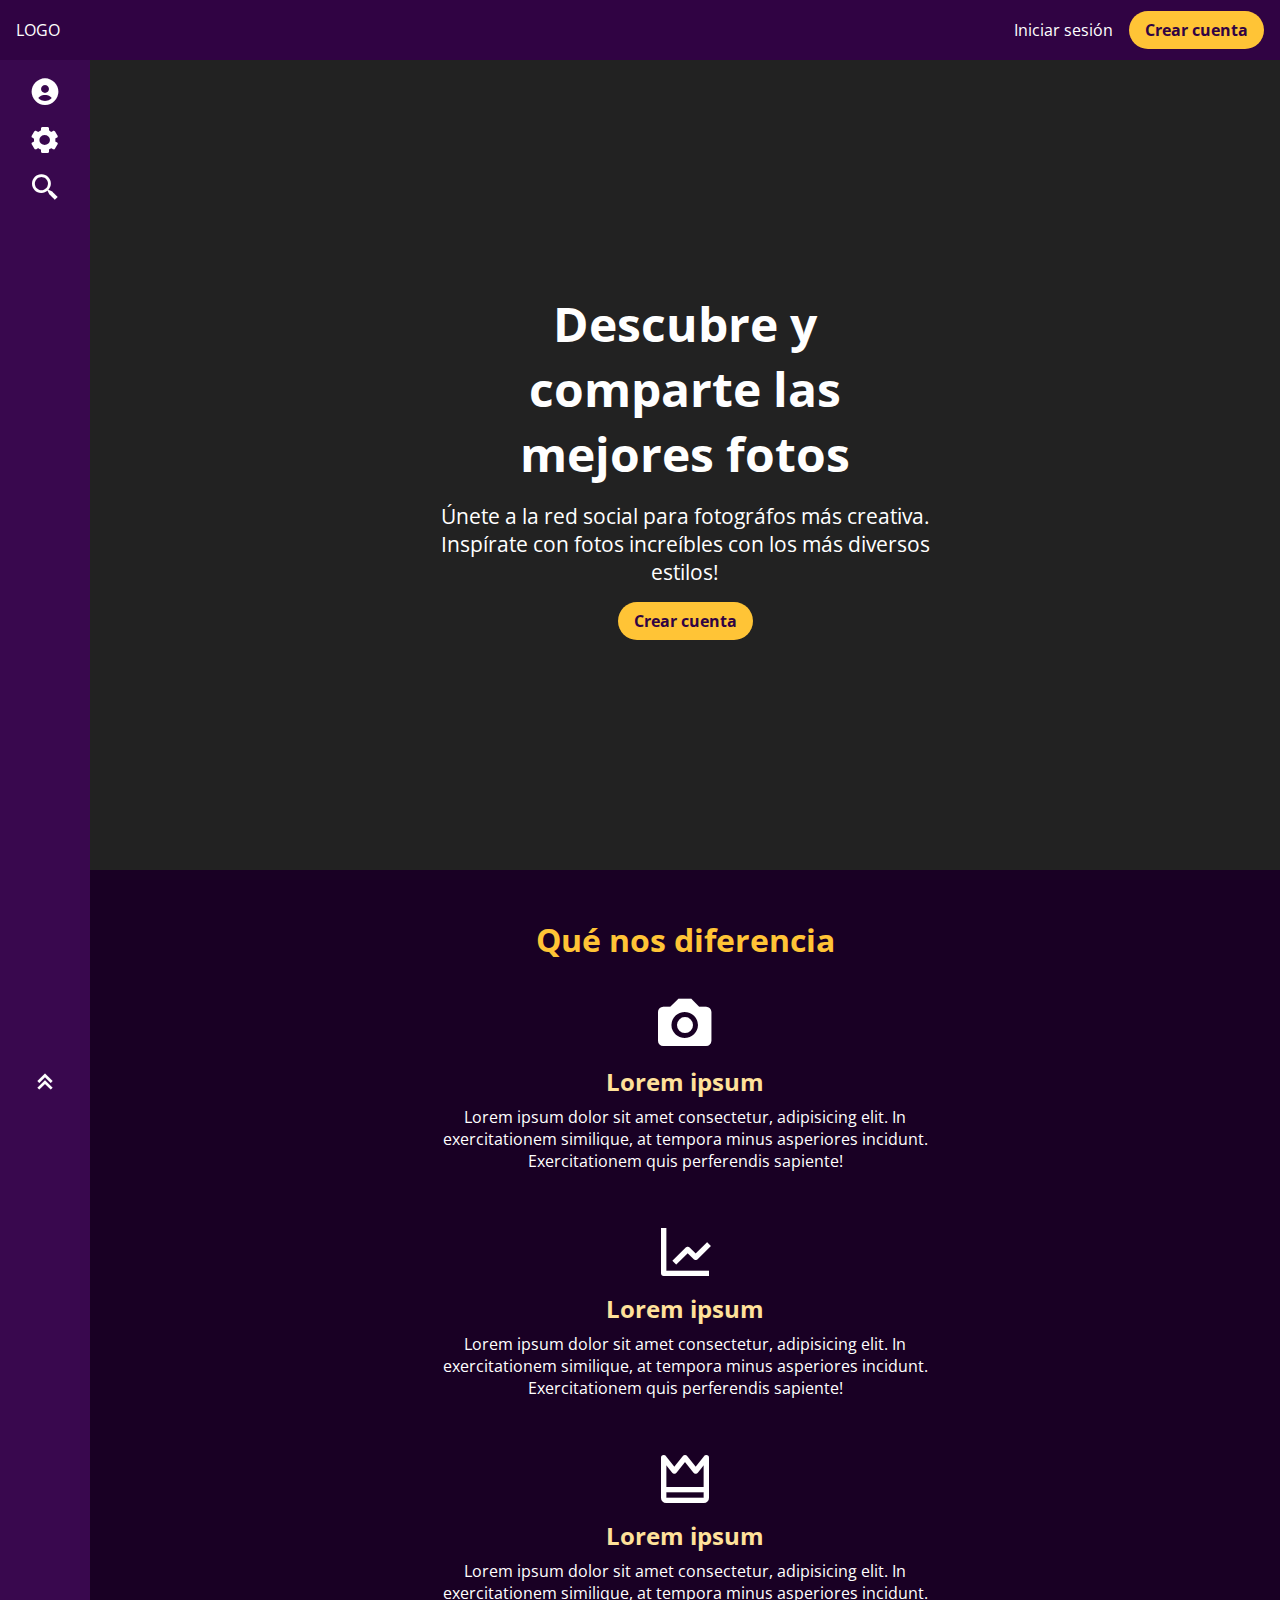
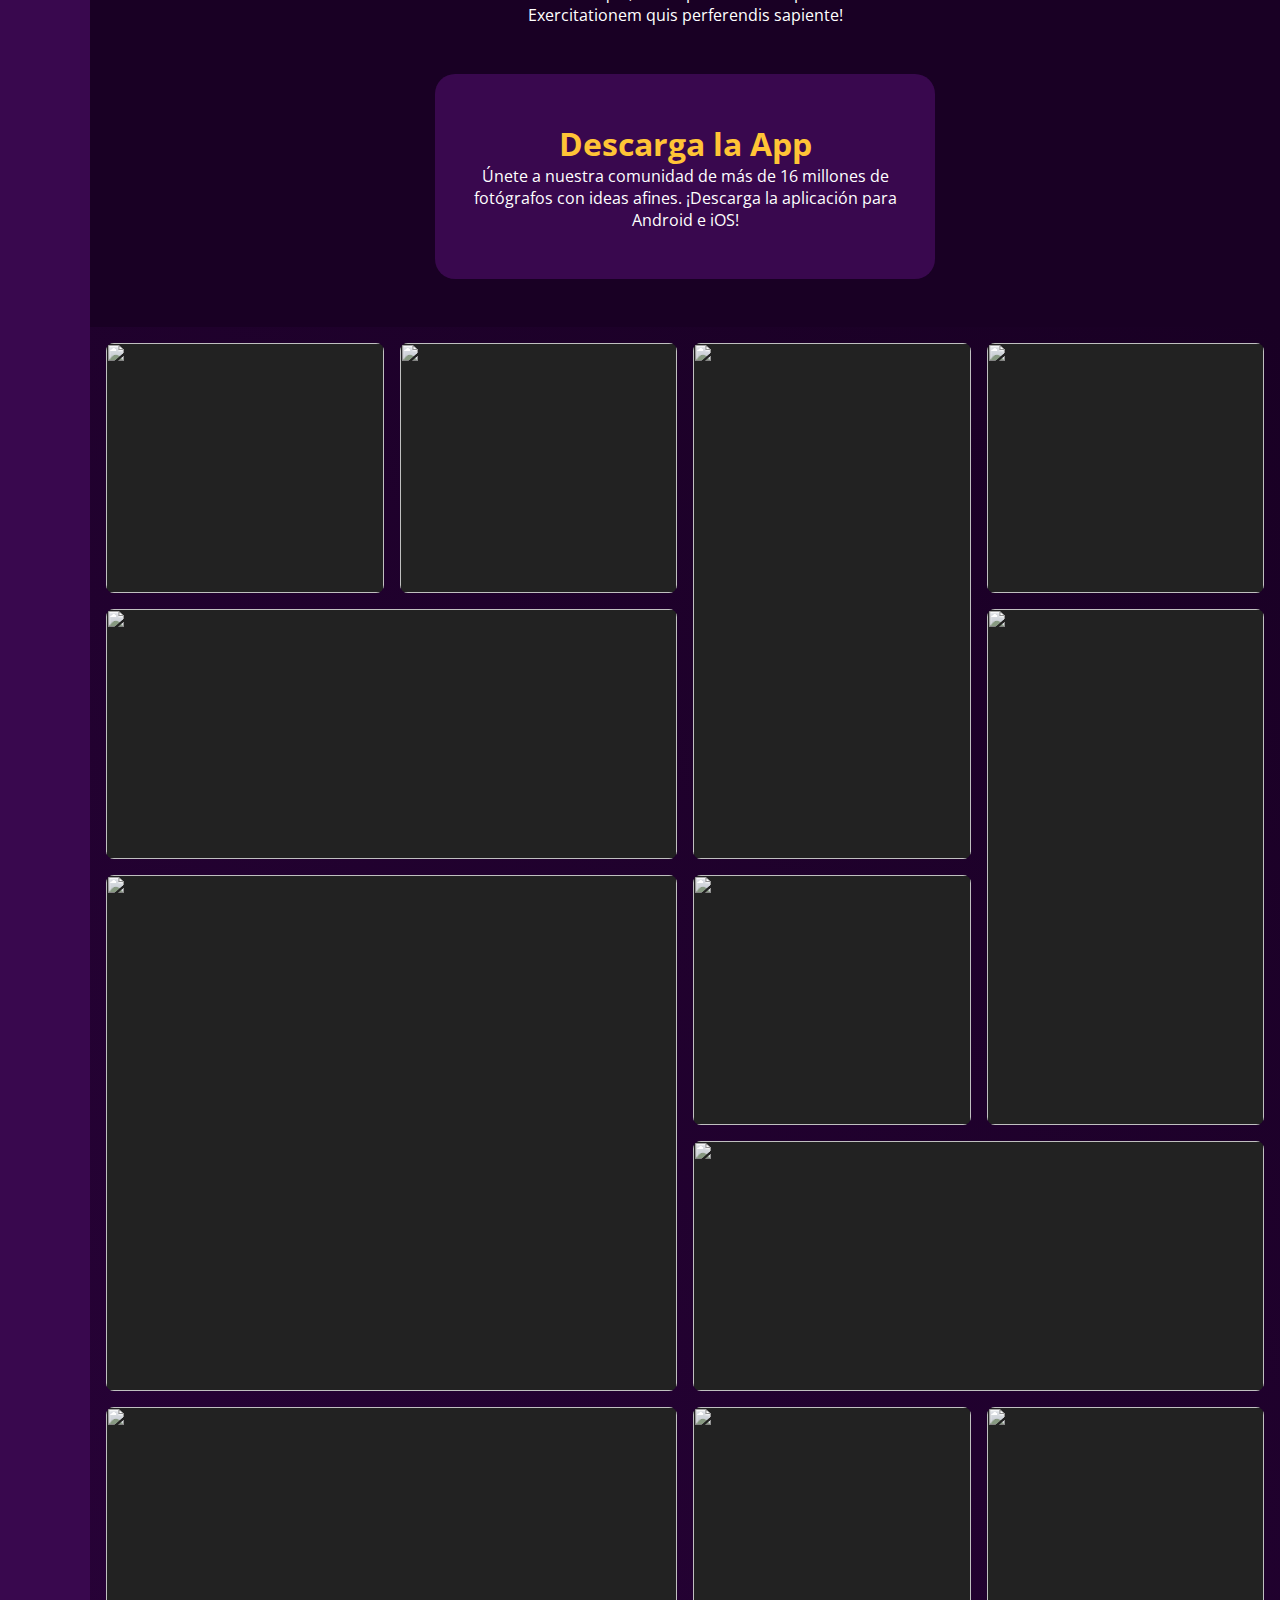
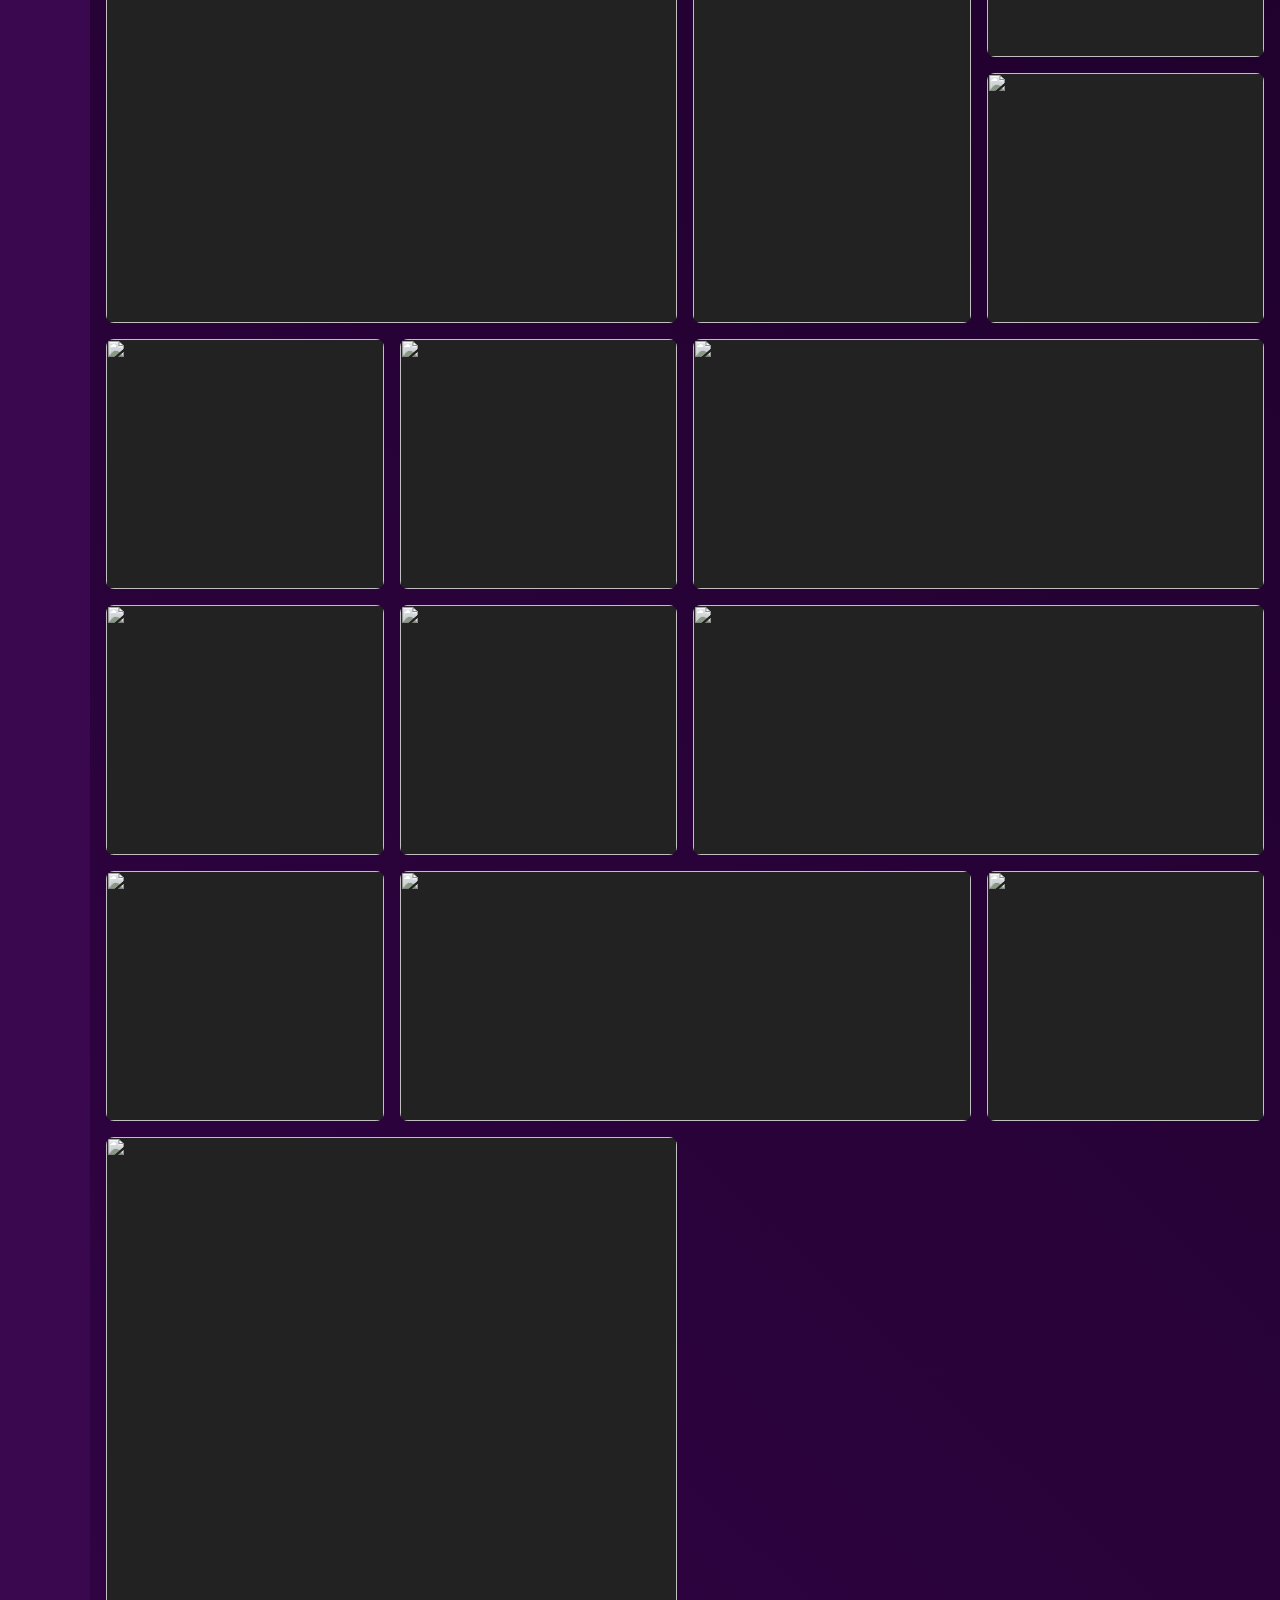
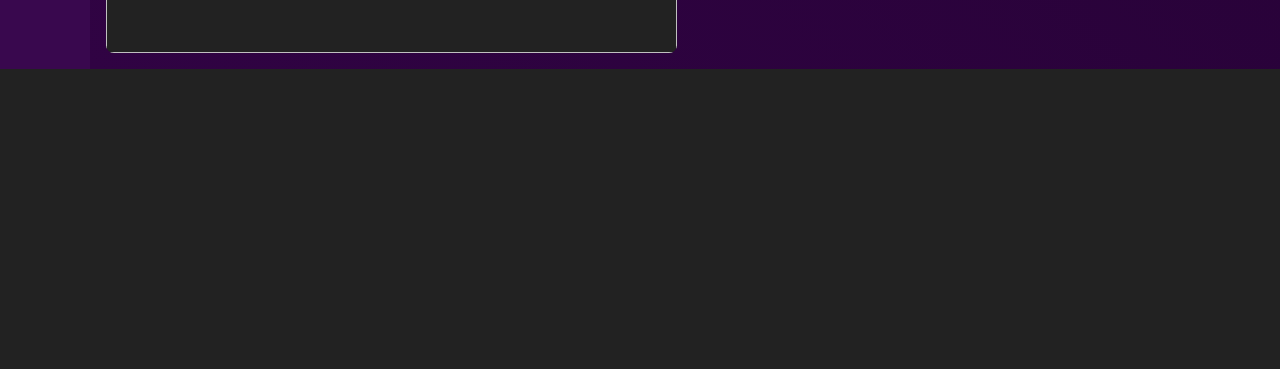
==== index.html @ 725ba482 "otro commit con muchos cambios" ====
<!DOCTYPE html>
<html lang="es">
<head>
  <meta charset="UTF-8">
  <meta name="viewport" content="width=device-width, initial-scale=1.0">
  <link rel="apple-touch-icon" sizes="180x180" href="./assets/icon/apple-touch-icon.png">
  <link rel="icon" type="image/png" sizes="32x32" href="./assets/icon/favicon-32x32.png">
  <link rel="icon" type="image/png" sizes="16x16" href="./assets/icon/favicon-16x16.png">
  <link rel="manifest" href="./assets/icon/site.webmanifest">
  <link href='https://unpkg.com/boxicons@2.1.4/css/boxicons.min.css' rel='stylesheet'>
  <link rel="stylesheet" href="./assets/styles/style.css">
  <title>PixNet</title>
</head>
<body>
  <div class="grid">
    <nav>
      <div class="logo">
        LOGO
      </div>
      <div class="nav-menu">
        <a href="" class="login">Iniciar sesión</a>
        <a href="" class="signup">Crear cuenta</a>
      </div>
      <div class="nav-menu-btn">
        <i class='bx bx-menu' ></i>
      </div>
    </nav>

    <section>
      <div class="side-menu">
        <i class='bx bxs-user-circle'></i>
        <div class="search">
          <input type="text">
          <i class='bx bx-search-alt-2' ></i>
        </div>
        <i class='bx bxs-cog' ></i>
      </div>
      <div class="up-button">
        <a href="#">
          <i class='bx bx-chevrons-up'></i>
        </a>
      </div>
    </section>

    <main>
      <div class="hero">

        <div class="intro">
          <div>
            <h2>Descubre y comparte las mejores fotos</h2>
            <p>Únete a la red social para fotográfos más creativa. Inspírate con fotos increíbles con los más diversos estilos!</p>
            <a href="" class="signup">Crear cuenta</a>
          </div>
        </div>

        <div class="us">
          <h3>Qué nos diferencia</h3>
          <div class="us-container">
            <div class="us-col">
              <i class='bx bxs-camera'></i>
              <h4>Lorem ipsum</h4>
              <p>Lorem ipsum dolor sit amet consectetur, adipisicing elit. In exercitationem similique, at tempora minus asperiores incidunt. Exercitationem quis perferendis sapiente!</p>
            </div>
            <div class="us-col">
              <i class='bx bx-line-chart'></i>
              <h4>Lorem ipsum</h4>
              <p>Lorem ipsum dolor sit amet consectetur, adipisicing elit. In exercitationem similique, at tempora minus asperiores incidunt. Exercitationem quis perferendis sapiente!</p>
            </div>
            <div class="us-col">
              <i class='bx bx-crown' ></i>
              <h4>Lorem ipsum</h4>
              <p>Lorem ipsum dolor sit amet consectetur, adipisicing elit. In exercitationem similique, at tempora minus asperiores incidunt. Exercitationem quis perferendis sapiente!</p>
            </div>
          </div>
        </div>

        <div class="app">
          <h3>Descarga la App</h3>
          <p>Únete a nuestra comunidad de más de 16 millones de fotógrafos con ideas afines. ¡Descarga la aplicación para Android e iOS!
          </p>
        </div>
      </div>

      <div class="gallery">
        <div class="card ">
          <img src="https://picsum.photos/400?random=1" alt="" />
          <div class="desc">
            <h3>Título</h3>
            <p>Lorem ipsum dolor sit amet, consectetur adipisicing.</p>
          </div>
        </div>

        <div class="card ">
          <img src="https://picsum.photos/400?random=2" alt="" />
          <div class="desc">
            <h3>Título</h3>
            <p>Lorem ipsum dolor sit amet, consectetur adipisicing.</p>
          </div>
        </div>

        <div class="card tall">
          <img src="https://picsum.photos/400/800?random=1" alt="">
          <div class="desc">
            <h3>Título</h3>
            <p>Lorem ipsum dolor sit amet, consectetur adipisicing.</p>
          </div>
        </div>

        <div class="card wide">
          <img src="https://picsum.photos/800/400?random=1" alt="" />
          <div class="desc">
            <h3>Título</h3>
            <p>Lorem ipsum dolor sit amet, consectetur adipisicing.</p>
          </div>
        </div>

        <div class="card ">
          <img src="https://picsum.photos/400?random=3" alt="" />
          <div class="desc">
            <h3>Título</h3>
            <p>Lorem ipsum dolor sit amet, consectetur adipisicing.</p>
          </div>
        </div>

        <div class="card tall">
          <img src="https://picsum.photos/400/800?random=2" alt="" />
          <div class="desc">
            <h3>Título</h3>
            <p>Lorem ipsum dolor sit amet, consectetur adipisicing.</p>
          </div>
        </div>

        <div class="card big">
          <img src="https://picsum.photos/600?random=4" alt="" />
          <div class="desc">
            <h3>Título</h3>
            <p>Lorem ipsum dolor sit amet, consectetur adipisicing.</p>
          </div>
        </div>

        <div class="card ">
          <img src="https://picsum.photos/400?random=5" alt="" />
          <div class="desc">
            <h3>Título</h3>
            <p>Lorem ipsum dolor sit amet, consectetur adipisicing.</p>
          </div>
        </div>

        <div class="card wide">
          <img src="https://picsum.photos/800/400?random=2" alt="" />
          <div class="desc">
            <h3>Título</h3>
            <p>Lorem ipsum dolor sit amet, consectetur adipisicing.</p>
          </div>
        </div>

        <div class="card big">
          <img src="https://picsum.photos/600?random=6" alt="" />
          <div class="desc">
            <h3>Título</h3>
            <p>Lorem ipsum dolor sit amet, consectetur adipisicing.</p>
          </div>
        </div>

        <div class="card tall">
          <img src="https://picsum.photos/400/800?random=3" alt="" />
          <div class="desc">
            <h3>Título</h3>
            <p>Lorem ipsum dolor sit amet, consectetur adipisicing.</p>
          </div>
        </div>

        <div class="card ">
          <img src="https://picsum.photos/400?random=7" alt="" />
          <div class="desc">
            <h3>Título</h3>
            <p>Lorem ipsum dolor sit amet, consectetur adipisicing.</p>
          </div>
        </div>

        <div class="card ">
          <img src="https://picsum.photos/400?random=8" alt="" />
          <div class="desc">
            <h3>Título</h3>
            <p>Lorem ipsum dolor sit amet, consectetur adipisicing.</p>
          </div>
        </div>

        <div class="card ">
          <img src="https://picsum.photos/400?random=9" alt="" />
          <div class="desc">
            <h3>Título</h3>
            <p>Lorem ipsum dolor sit amet, consectetur adipisicing.</p>
          </div>
        </div>

        <div class="card ">
          <img src="https://picsum.photos/400?random=10" alt="" />
          <div class="desc">
            <h3>Título</h3>
            <p>Lorem ipsum dolor sit amet, consectetur adipisicing.</p>
          </div>
        </div>

        <div class="card wide">
          <img src="https://picsum.photos/800/400?random=3" alt="" />
          <div class="desc">
            <h3>Título</h3>
            <p>Lorem ipsum dolor sit amet, consectetur adipisicing.</p>
          </div>
        </div>

        <div class="card ">
          <img src="https://picsum.photos/400?random=11" alt="" />
          <div class="desc">
            <h3>Título</h3>
            <p>Lorem ipsum dolor sit amet, consectetur adipisicing.</p>
          </div>
        </div>

        <div class="card ">
          <img src="https://picsum.photos/400?random=12" alt="" />
          <div class="desc">
            <h3>Título</h3>
            <p>Lorem ipsum dolor sit amet, consectetur adipisicing.</p>
          </div>
        </div>

        <div class="card wide">
          <img src="https://picsum.photos/800/400?random=4" alt="" />
          <div class="desc">
            <h3>Título</h3>
            <p>Lorem ipsum dolor sit amet, consectetur adipisicing.</p>
          </div>
        </div>

        <div class="card ">
          <img src="https://picsum.photos/400?random=13" alt="" />
          <div class="desc">
            <h3>Título</h3>
            <p>Lorem ipsum dolor sit amet, consectetur adipisicing.</p>
          </div>
        </div>

        <div class="card wide">
          <img src="https://picsum.photos/800/400?random=5" alt="" />
          <div class="desc">
            <h3>Título</h3>
            <p>Lorem ipsum dolor sit amet, consectetur adipisicing.</p>
          </div>
        </div>

        <div class="card big">
          <img src="https://picsum.photos/600?random=14" alt="" />
          <div class="desc">
            <h3>Título</h3>
            <p>Lorem ipsum dolor sit amet, consectetur adipisicing.</p>
          </div>
        </div>

        <div class="card ">
          <img src="https://picsum.photos/400?random=15" alt="" />
          <div class="desc">
            <h3>Título</h3>
            <p>Lorem ipsum dolor sit amet, consectetur adipisicing.</p>
          </div>
        </div>
      </div>
    </main>

    <footer>
      <!-- <div class="footer-content">
        <img src="./assets/img/logo-bethesda.png" alt="">
        <div class="social">
          <a href="https://www.facebook.com/DOOM/" target="_blank">
            <i class="bi bi-facebook"></i>
          </a>
          <a href="https://www.instagram.com/doom/" target="_blank">
            <i class="bi bi-instagram"></i>
          </a>
          <a href="https://twitter.com/DOOM" target="_blank">
            <i class="bi bi-twitter-x"></i>
          </a>
          <a href="https://www.youtube.com/bethesda" target="_blank">
            <i class="bi bi-youtube"></i>
          </a>
        </div>
      </div> -->
    </footer>
  </div>
</body>
</html>
---- assets/styles/style.css ----
@import url("https://fonts.googleapis.com/css2?family=Open+Sans");
* {
  margin: 0;
  padding: 0;
  box-sizing: border-box;
  font-family: "Open Sans", sans-serif;
  transition: all 300ms ease;
  color: #FFF;
}

body {
  background-color: #190024;
}

.grid {
  min-height: 100vh;
  display: grid;
  grid-template-rows: 60px 60px auto 300px;
  grid-template-areas: "n" "s" "m" "f";
}
.grid nav {
  grid-area: n;
  background-color: #300343;
  padding: 1rem;
  display: flex;
  justify-content: space-between;
  align-items: center;
  color: #FFF;
}
.grid nav .logo {
  color: #FFF;
}
.grid nav .nav-menu {
  display: none;
}
.grid nav .nav-menu-btn {
  display: block;
  font-size: 2rem;
}
.grid section {
  grid-area: s;
  background-color: #39084e;
  padding: 1rem;
}
.grid section .side-menu {
  display: flex;
  justify-content: space-between;
  align-items: center;
  gap: 1rem;
}
.grid section .side-menu .search {
  display: flex;
  align-items: center;
  justify-content: center;
  gap: 1rem;
}
.grid section .side-menu .search input {
  height: 30px;
  padding: 5px 15px;
  border-radius: 15px;
  border: none;
}
.grid section .up-button {
  display: none;
}
.grid section i {
  font-size: 2rem;
  color: #FFF;
}
.grid section i:hover {
  cursor: pointer;
  color: #FFC436;
}
.grid main .hero {
  display: flex;
  flex-direction: column;
  align-items: center;
  min-height: 100vh;
}
.grid main .hero h3 {
  font-size: 2rem;
  color: #FFC436;
}
.grid main .hero .intro {
  display: flex;
  align-items: center;
  justify-content: center;
  width: 100%;
  min-height: 90vh;
  background-color: #222;
  padding: 1rem;
}
.grid main .hero .intro > div {
  display: flex;
  flex-direction: column;
  align-items: center;
  gap: 1rem;
  text-align: center;
  max-width: 500px;
}
.grid main .hero .intro > div h2 {
  font-size: 3rem;
}
.grid main .hero .intro > div p {
  font-size: 1.3rem;
}
.grid main .hero .us {
  display: flex;
  flex-direction: column;
  align-items: center;
  gap: 2rem;
  padding: 3rem 1rem;
}
.grid main .hero .us .us-container {
  display: grid;
  grid-template-rows: repeat(3, 1fr);
  gap: 3rem;
}
.grid main .hero .us .us-container .us-col {
  display: flex;
  flex-direction: column;
  gap: 0.5rem;
  max-width: 500px;
  text-align: center;
}
.grid main .hero .us .us-container .us-col i {
  font-size: 4rem;
}
.grid main .hero .us .us-container .us-col h4 {
  color: #ffe19a;
  font-size: 1.5rem;
}
.grid main .hero .app {
  display: flex;
  flex-direction: column;
  align-items: center;
  text-align: center;
  max-width: 500px;
  padding: 3rem 1rem;
  background-color: #39084e;
  border-radius: 20px;
  margin-bottom: 3rem;
}
.grid main .gallery {
  grid-area: m;
  background-color: #190024;
  padding: 1rem;
  display: grid;
  grid-template-columns: 1fr 1fr;
  grid-auto-rows: 250px;
  grid-auto-flow: dense;
  grid-gap: 1rem;
  background: linear-gradient(45deg, #300343, #190024);
}
.grid main .gallery .card {
  display: flex;
  align-items: center;
  justify-content: center;
  border-radius: 0.5rem;
  overflow: hidden;
  background-color: #222;
  position: relative;
}
.grid main .gallery .card img {
  width: 100%;
  height: 100%;
  -o-object-fit: cover;
     object-fit: cover;
  filter: grayscale(0.8);
  transition: all 600ms ease;
}
.grid main .gallery .card .desc {
  width: 100%;
  position: absolute;
  bottom: -100%;
  text-align: center;
  padding: 1rem;
  opacity: 0.8;
  color: #FFF;
  background: rgba(0, 0, 0, 0.7);
  background: linear-gradient(0deg, rgba(0, 0, 0, 0.7) 10%, rgba(0, 0, 0, 0) 100%);
  transition: all 300ms ease;
}
.grid main .gallery .card:hover .desc {
  bottom: 0;
}
.grid main .gallery .card:hover img {
  filter: grayscale(0);
  transform: scale(1.1);
}
.grid main .gallery .wide {
  grid-column: span 2;
}
.grid main .gallery .tall {
  grid-row: span 2;
}
.grid main .gallery .big {
  grid-column: span 2;
  grid-row: span 2;
}
.grid footer {
  grid-area: f;
  background-color: #222;
  padding: 1rem;
  display: flex;
  align-items: center;
  justify-content: center;
}
.grid .signup {
  text-decoration: none;
  background-color: #FFC436;
  color: #300343;
  font-weight: bold;
  padding: 0.5rem 1rem;
  border-radius: 2rem;
}
.grid .signup:hover {
  background-color: #ffe19a;
}

@media (min-width: 576px) and (max-width: 992px) {
  .grid main .gallery {
    grid-template-columns: repeat(auto-fit, minmax(250px, 1fr));
  }
}
@media (min-width: 992px) {
  .grid {
    grid-template-columns: 90px auto;
    grid-template-rows: 60px auto 300px;
    grid-template-areas: "n n" "s m" "f f";
  }
  .grid nav .nav-menu {
    display: flex;
    align-items: center;
    gap: 1rem;
  }
  .grid nav .nav-menu .login {
    text-decoration: none;
    color: #FFF;
  }
  .grid nav .nav-menu .login:hover {
    color: #FFC436;
  }
  .grid nav .nav-menu-btn {
    display: none;
  }
  .grid main .gallery {
    grid-template-columns: repeat(auto-fit, minmax(250px, 1fr));
  }
  .grid section {
    display: flex;
    flex-direction: column;
    align-items: center;
  }
  .grid section .side-menu {
    display: flex;
    flex-direction: column;
    align-items: center;
    justify-content: flex-start;
    gap: 1rem;
    height: 110vh;
    position: sticky;
    top: 1rem;
  }
  .grid section .side-menu .search {
    order: 3;
  }
  .grid section .side-menu .search input {
    display: none;
  }
  .grid section .up-button {
    display: block;
    position: sticky;
    top: 90vh;
  }
  .grid footer .footer-content {
    flex-direction: column;
  }
}
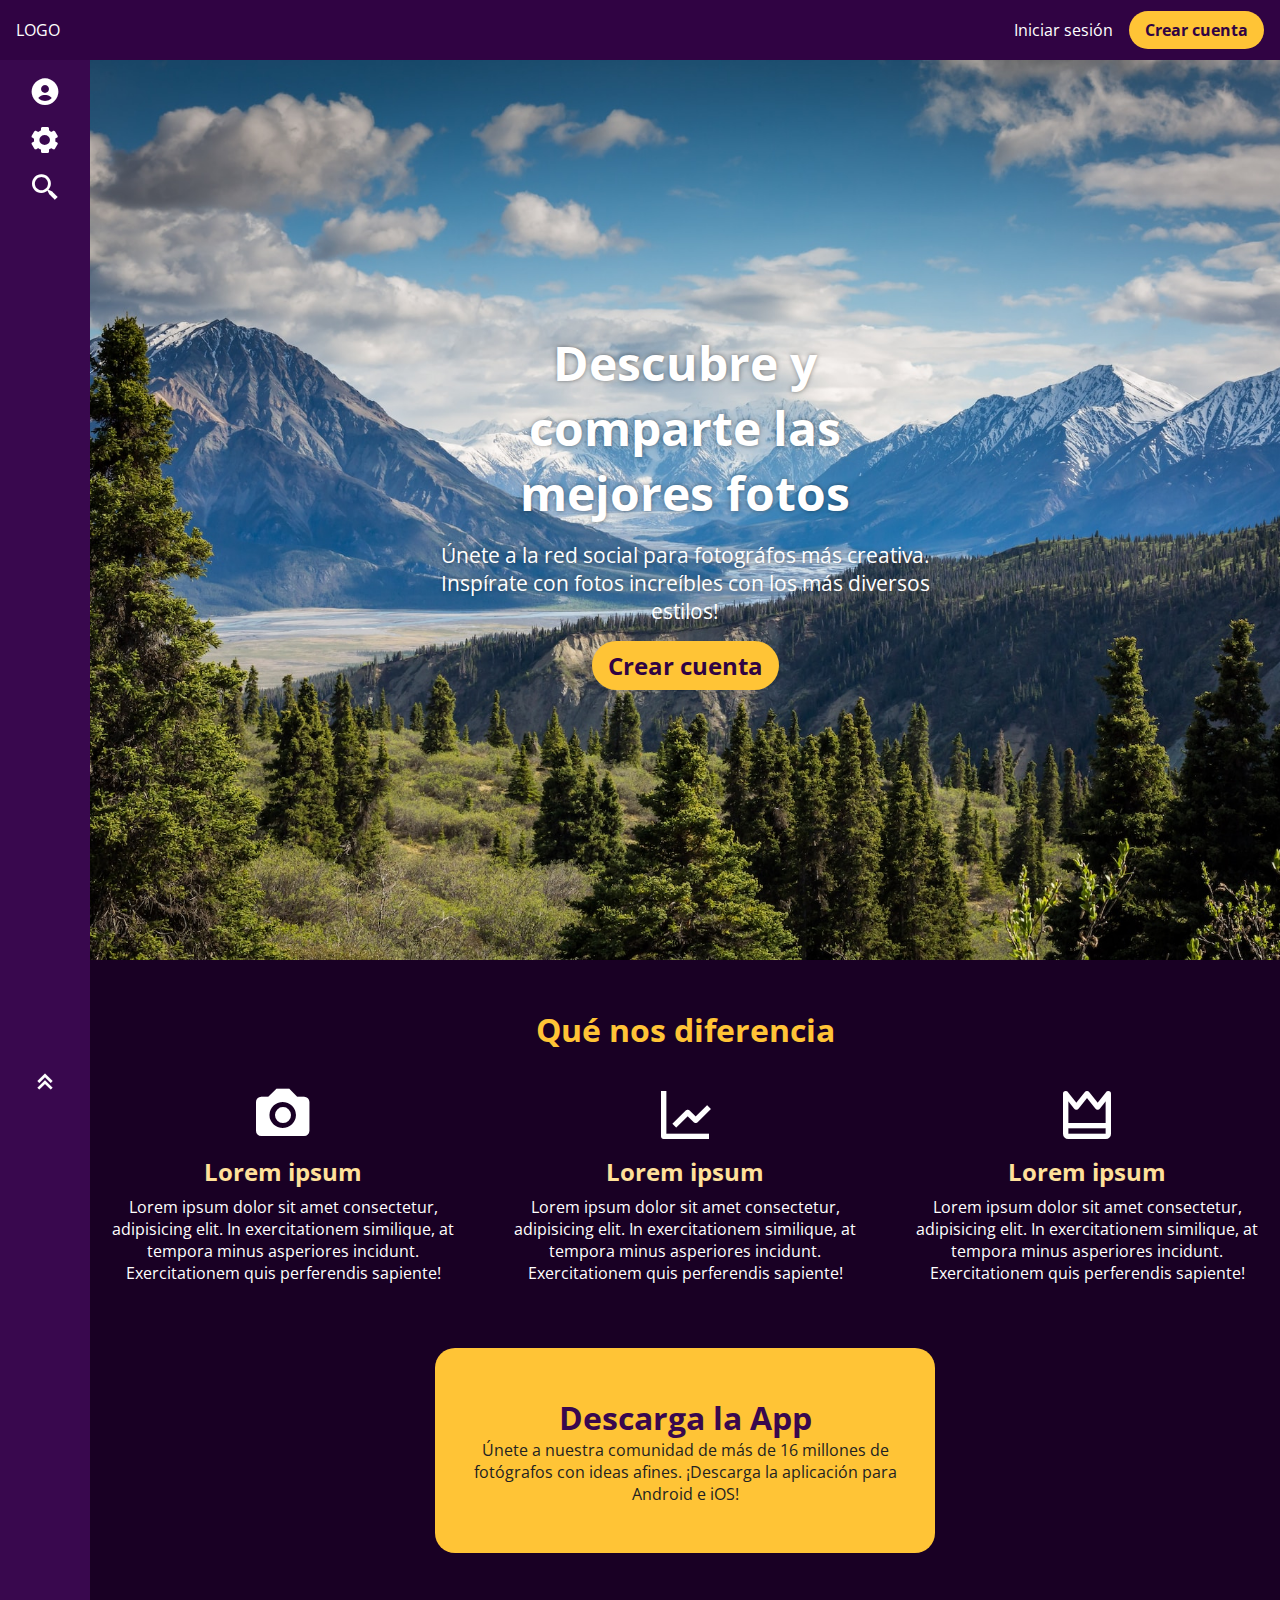
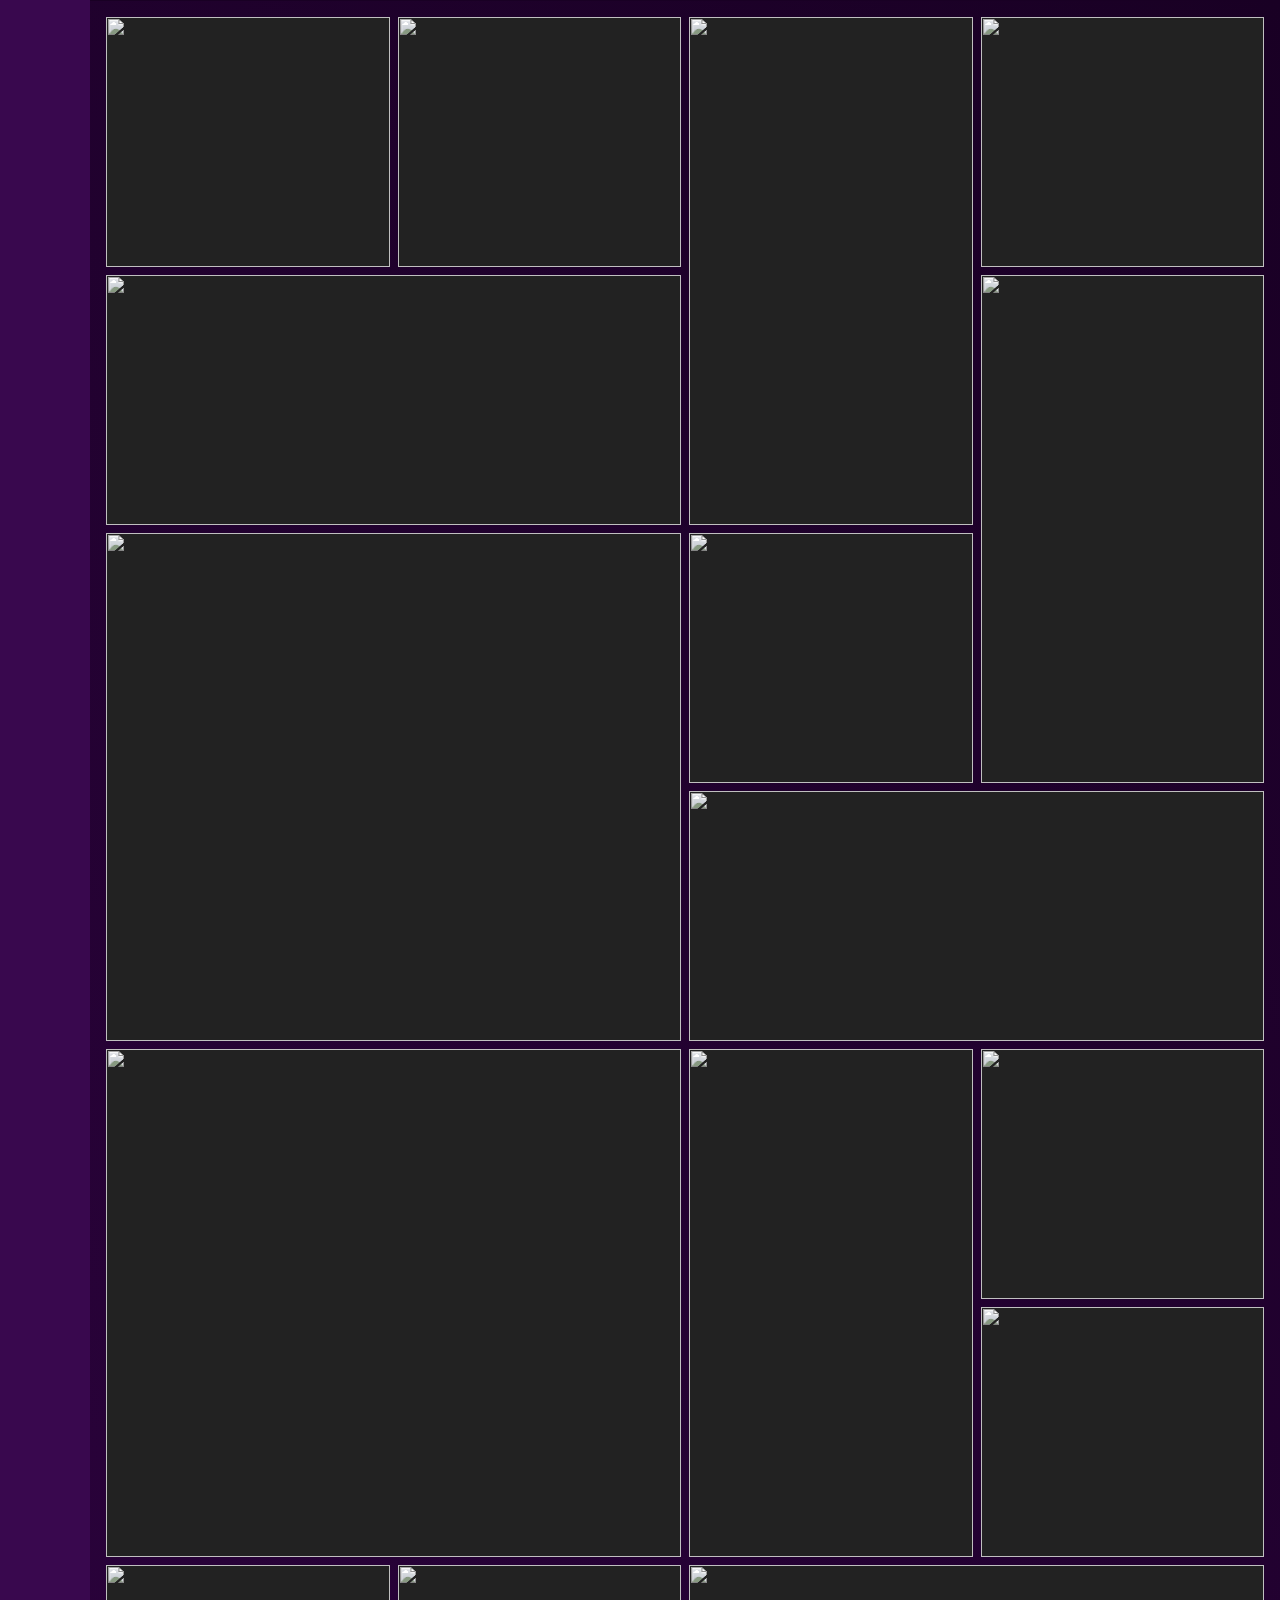
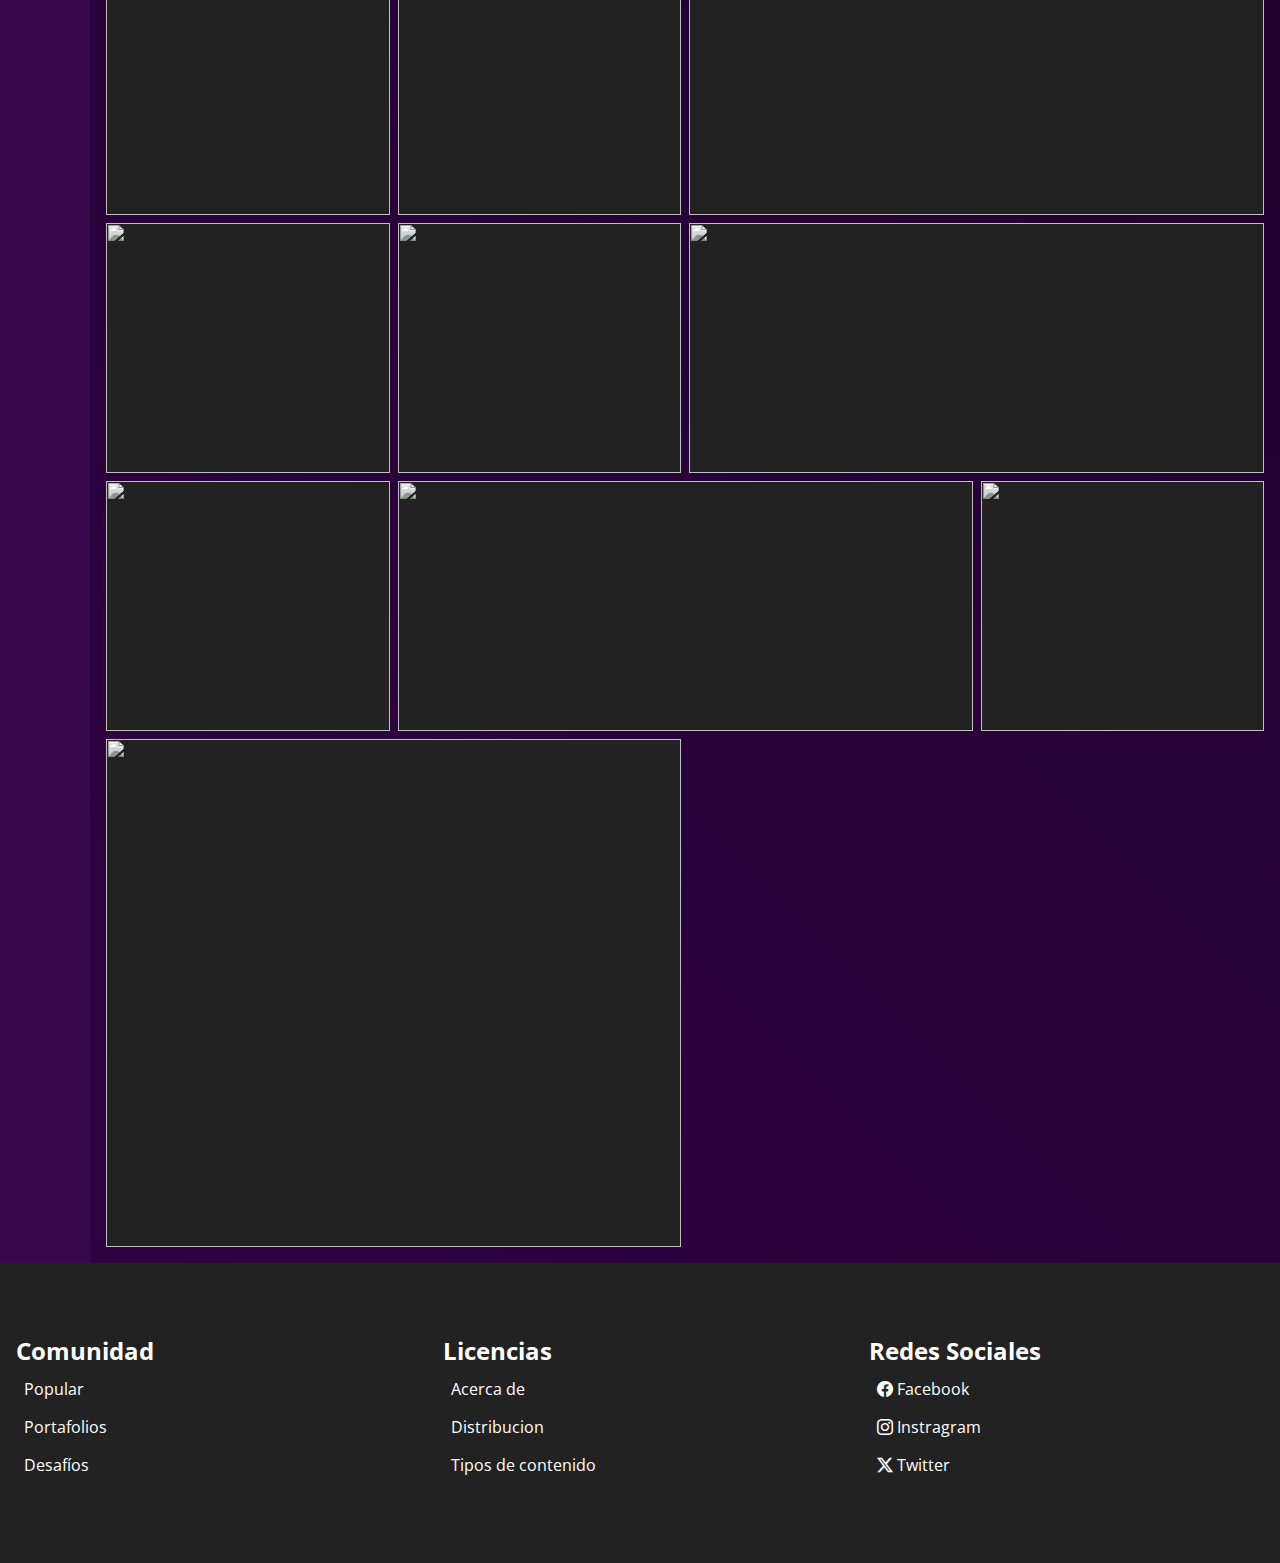
==== commit 99d3d133: "footer responsivo" ====
--- a/index.html
+++ b/index.html
@@ -8,6 +8,7 @@
   <link rel="icon" type="image/png" sizes="16x16" href="./assets/icon/favicon-16x16.png">
   <link rel="manifest" href="./assets/icon/site.webmanifest">
   <link href='https://unpkg.com/boxicons@2.1.4/css/boxicons.min.css' rel='stylesheet'>
+  <link rel="stylesheet" href="https://cdn.jsdelivr.net/npm/bootstrap-icons@1.11.1/font/bootstrap-icons.css">
   <link rel="stylesheet" href="./assets/styles/style.css">
   <title>PixNet</title>
 </head>
@@ -269,23 +270,32 @@
     </main>
 
     <footer>
-      <!-- <div class="footer-content">
-        <img src="./assets/img/logo-bethesda.png" alt="">
-        <div class="social">
-          <a href="https://www.facebook.com/DOOM/" target="_blank">
-            <i class="bi bi-facebook"></i>
-          </a>
-          <a href="https://www.instagram.com/doom/" target="_blank">
-            <i class="bi bi-instagram"></i>
-          </a>
-          <a href="https://twitter.com/DOOM" target="_blank">
-            <i class="bi bi-twitter-x"></i>
-          </a>
-          <a href="https://www.youtube.com/bethesda" target="_blank">
-            <i class="bi bi-youtube"></i>
-          </a>
-        </div>
-      </div> -->
+      <div class="footer-grid">
+        <div class="footer-col">
+          <h4>Comunidad</h4>
+          <ul>
+            <li>Popular</li>
+            <li>Portafolios</li>
+            <li>Desafíos</li>
+          </ul>
+        </div>
+        <div class="footer-col">
+          <h4>Licencias</h4>
+          <ul>
+            <li>Acerca de</li>
+            <li>Distribucion</li>
+            <li>Tipos de contenido</li>
+          </ul>
+        </div>
+        <div class="footer-col">
+          <h4>Redes Sociales</h4>
+          <ul>
+            <li class="bi bi-facebook"> Facebook</li>
+            <li class="bi bi-instagram"> Instragram</li>
+            <li class="bi bi-twitter-x"> Twitter</li>
+          </ul>
+        </div>
+      </div>
     </footer>
   </div>
 </body>
--- a/assets/styles/style.css
+++ b/assets/styles/style.css
@@ -15,7 +15,7 @@
 .grid {
   min-height: 100vh;
   display: grid;
-  grid-template-rows: 60px 60px auto 300px;
+  grid-template-rows: 60px 60px auto auto;
   grid-template-areas: "n" "s" "m" "f";
 }
 .grid nav {
@@ -86,9 +86,13 @@
   align-items: center;
   justify-content: center;
   width: 100%;
-  min-height: 90vh;
+  min-height: 100vh;
   background-color: #222;
   padding: 1rem;
+  background-image: url("../img/hero-bg.jpg");
+  background-position: center;
+  background-repeat: no-repeat;
+  background-size: cover;
 }
 .grid main .hero .intro > div {
   display: flex;
@@ -100,9 +104,14 @@
 }
 .grid main .hero .intro > div h2 {
   font-size: 3rem;
+  text-shadow: 0px 0px 5px rgba(0, 0, 0, 0.4392156863);
 }
 .grid main .hero .intro > div p {
   font-size: 1.3rem;
+  text-shadow: 0px 0px 5px rgba(0, 0, 0, 0.4392156863);
+}
+.grid main .hero .intro > div .signup {
+  font-size: 1.5rem;
 }
 .grid main .hero .us {
   display: flex;
@@ -137,9 +146,16 @@
   text-align: center;
   max-width: 500px;
   padding: 3rem 1rem;
-  background-color: #39084e;
+  background-color: #FFC436;
   border-radius: 20px;
+  margin: 1rem;
   margin-bottom: 3rem;
+}
+.grid main .hero .app h3 {
+  color: #39084e;
+}
+.grid main .hero .app p {
+  color: #222;
 }
 .grid main .gallery {
   grid-area: m;
@@ -149,14 +165,13 @@
   grid-template-columns: 1fr 1fr;
   grid-auto-rows: 250px;
   grid-auto-flow: dense;
-  grid-gap: 1rem;
+  grid-gap: 0.5rem;
   background: linear-gradient(45deg, #300343, #190024);
 }
 .grid main .gallery .card {
   display: flex;
   align-items: center;
   justify-content: center;
-  border-radius: 0.5rem;
   overflow: hidden;
   background-color: #222;
   position: relative;
@@ -206,6 +221,36 @@
   align-items: center;
   justify-content: center;
 }
+.grid footer .footer-grid {
+  width: 100%;
+  display: grid;
+  grid-template-rows: repeat(3, 1fr);
+  gap: 2rem;
+}
+.grid footer .footer-grid .footer-col {
+  display: flex;
+  flex-direction: column;
+  align-items: center;
+}
+.grid footer .footer-grid .footer-col h4 {
+  font-size: 1.5rem;
+  margin-bottom: 0.7rem;
+}
+.grid footer .footer-grid .footer-col ul {
+  display: flex;
+  flex-direction: column;
+  align-items: center;
+  gap: 1rem;
+  list-style-type: none;
+  margin-left: 0.5rem;
+}
+.grid footer .footer-grid .footer-col ul li {
+  text-align: center;
+}
+.grid footer .footer-grid .footer-col ul li:hover {
+  color: #FFC436;
+  cursor: pointer;
+}
 .grid .signup {
   text-decoration: none;
   background-color: #FFC436;
@@ -222,6 +267,20 @@
   .grid main .gallery {
     grid-template-columns: repeat(auto-fit, minmax(250px, 1fr));
   }
+  .grid footer .footer-grid {
+    grid-template-columns: repeat(3, 1fr);
+    grid-template-rows: 1fr;
+  }
+  .grid footer .footer-grid .footer-col {
+    display: block;
+  }
+  .grid footer .footer-grid .footer-col ul {
+    display: block;
+  }
+  .grid footer .footer-grid .footer-col ul li {
+    text-align: left;
+    margin-bottom: 1rem;
+  }
 }
 @media (min-width: 992px) {
   .grid {
@@ -246,6 +305,10 @@
   }
   .grid main .gallery {
     grid-template-columns: repeat(auto-fit, minmax(250px, 1fr));
+  }
+  .grid main .hero .us .us-container {
+    grid-template-rows: 1fr;
+    grid-template-columns: repeat(3, 1fr);
   }
   .grid section {
     display: flex;
@@ -273,7 +336,26 @@
     position: sticky;
     top: 90vh;
   }
-  .grid footer .footer-content {
-    flex-direction: column;
+  .grid footer .footer-grid {
+    grid-template-columns: repeat(3, 1fr);
+    grid-template-rows: 1fr;
+  }
+  .grid footer .footer-grid .footer-col {
+    display: block;
+  }
+  .grid footer .footer-grid .footer-col ul {
+    display: block;
+  }
+  .grid footer .footer-grid .footer-col ul li {
+    text-align: left;
+    margin-bottom: 1rem;
+  }
+}
+@keyframes rotar {
+  0% {
+    transform: rotate(0), scale(1);
+  }
+  100% {
+    transform: rotate(720), scale(1.1);
   }
 }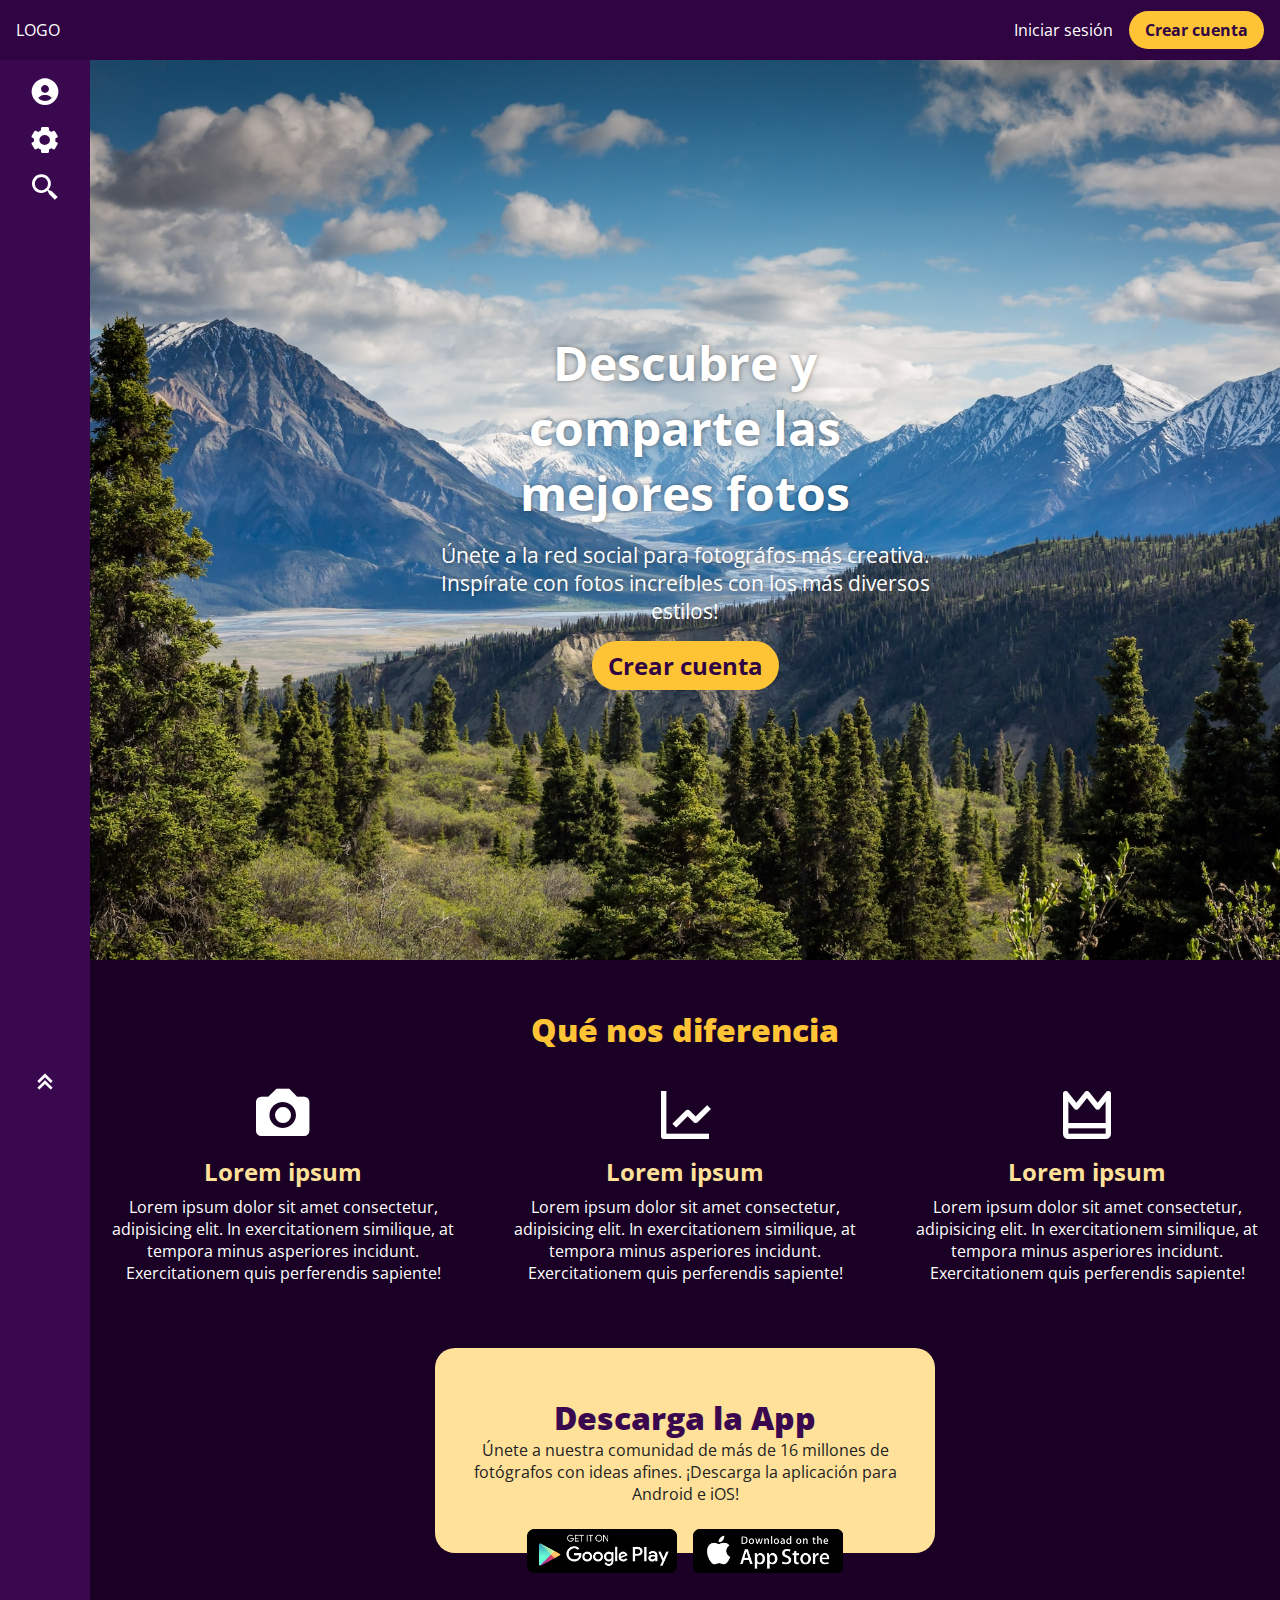
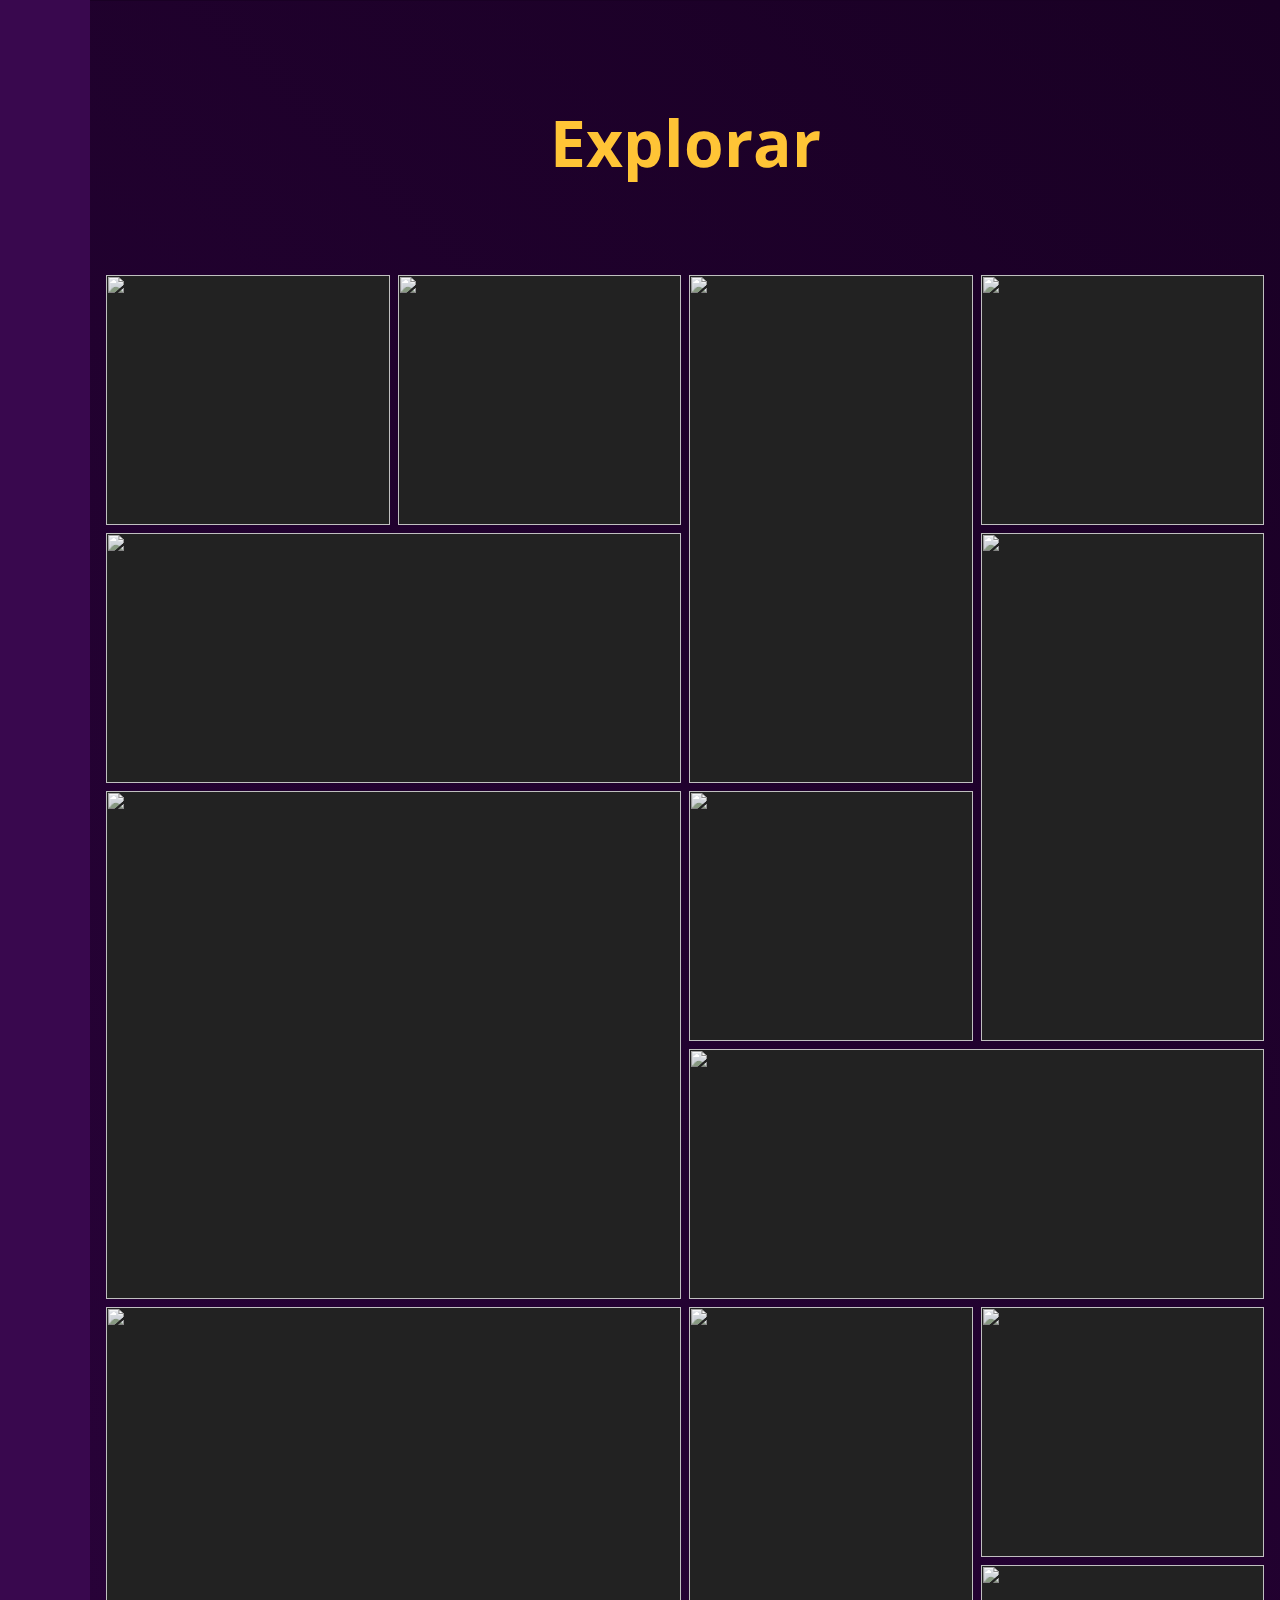
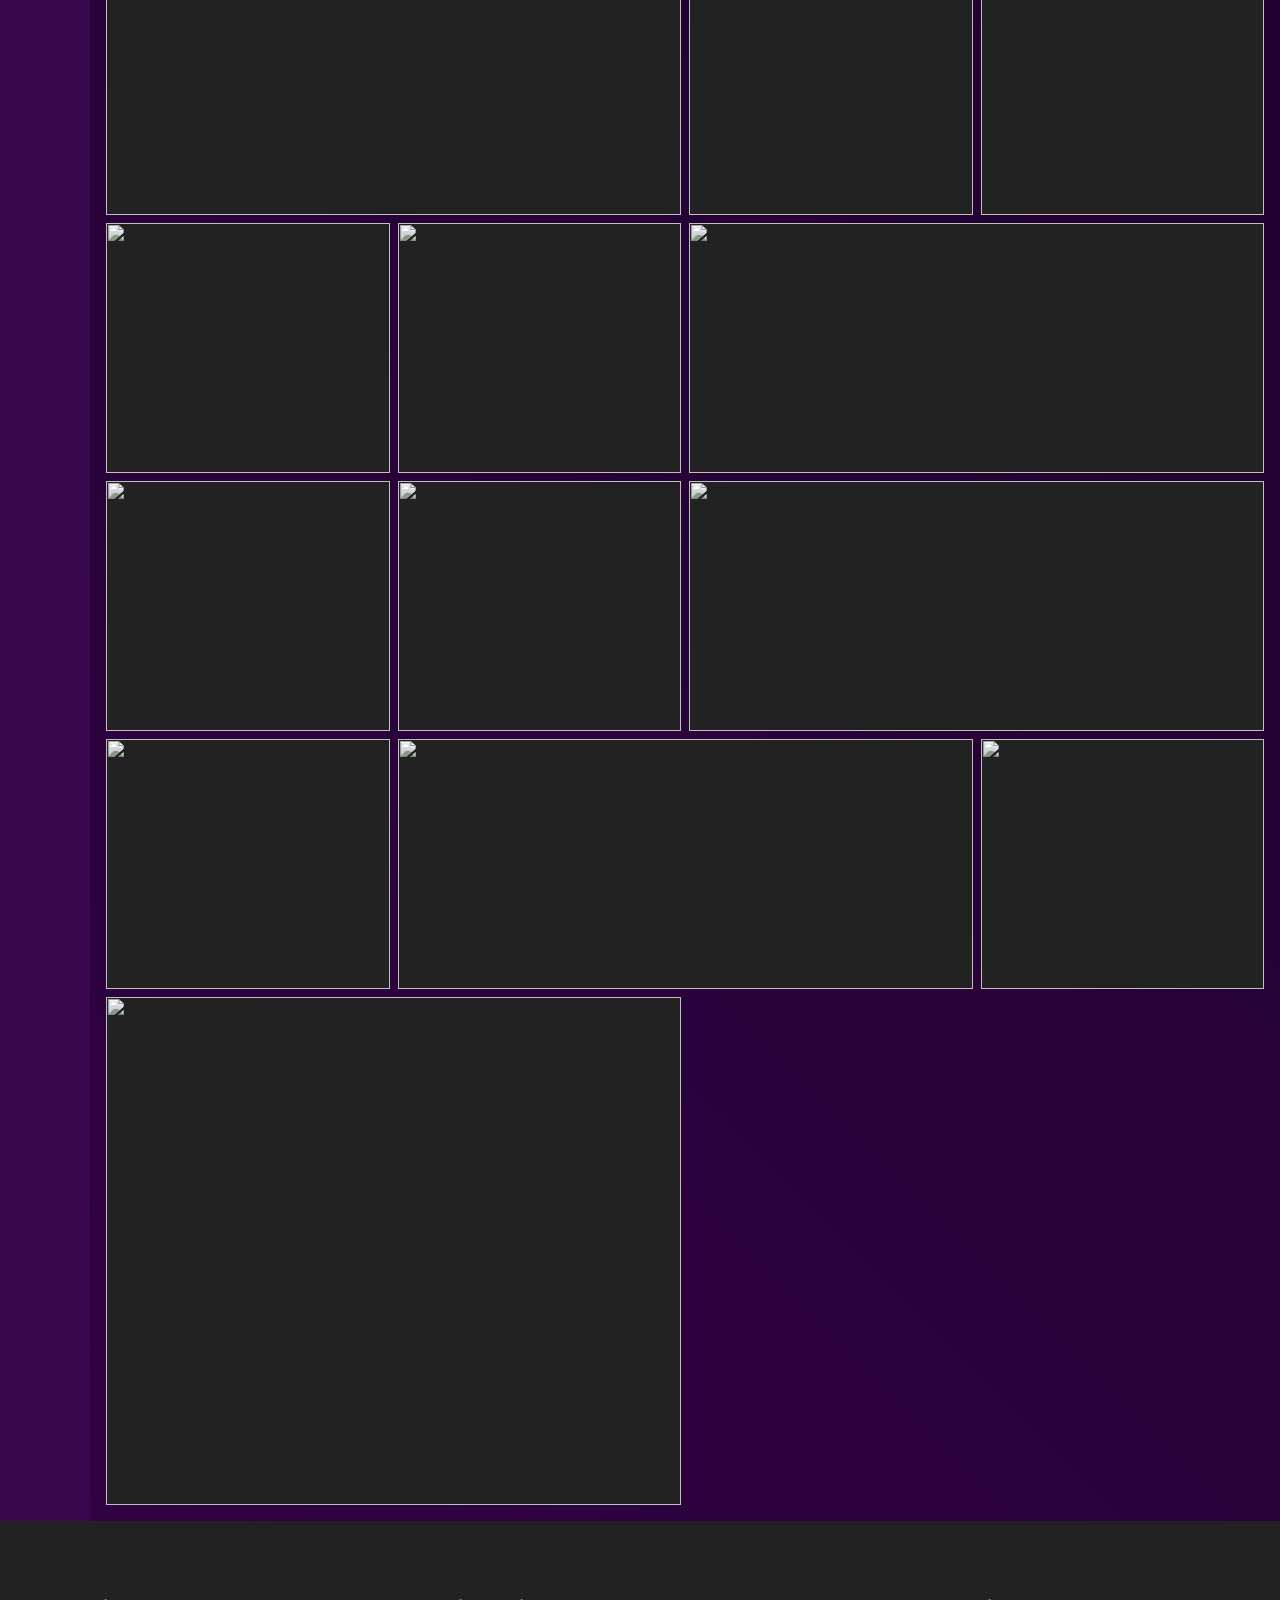
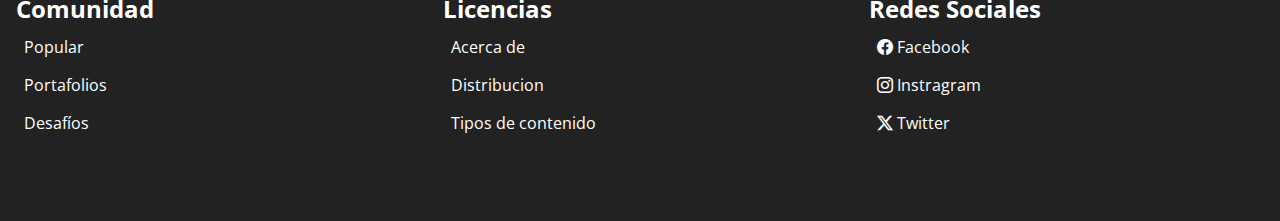
==== commit f56ebf8c: "botones descarga, titulo galeria" ====
--- a/index.html
+++ b/index.html
@@ -79,10 +79,17 @@
           <h3>Descarga la App</h3>
           <p>Únete a nuestra comunidad de más de 16 millones de fotógrafos con ideas afines. ¡Descarga la aplicación para Android e iOS!
           </p>
+          <div class="download">
+            <img src="./assets/img/dl-android.png" alt="">
+            <img src="./assets/img/dl-ios.png" alt="">
+          </div>
         </div>
       </div>
 
       <div class="gallery">
+        <div class="gallery-head">
+          <h2>Explorar</h2>
+        </div>
         <div class="card ">
           <img src="https://picsum.photos/400?random=1" alt="" />
           <div class="desc">
--- a/assets/styles/style.css
+++ b/assets/styles/style.css
@@ -79,6 +79,7 @@
 }
 .grid main .hero h3 {
   font-size: 2rem;
+  font-weight: 900;
   color: #FFC436;
 }
 .grid main .hero .intro {
@@ -146,16 +147,29 @@
   text-align: center;
   max-width: 500px;
   padding: 3rem 1rem;
-  background-color: #FFC436;
+  background-color: #ffe19a;
   border-radius: 20px;
   margin: 1rem;
   margin-bottom: 3rem;
+  position: relative;
 }
 .grid main .hero .app h3 {
   color: #39084e;
 }
 .grid main .hero .app p {
   color: #222;
+}
+.grid main .hero .app .download {
+  position: absolute;
+  bottom: -20px;
+  display: flex;
+  gap: 1rem;
+}
+.grid main .hero .app .download img {
+  width: 150px;
+}
+.grid main .hero .app .download img:hover {
+  cursor: pointer;
 }
 .grid main .gallery {
   grid-area: m;
@@ -167,6 +181,16 @@
   grid-auto-flow: dense;
   grid-gap: 0.5rem;
   background: linear-gradient(45deg, #300343, #190024);
+}
+.grid main .gallery .gallery-head {
+  grid-column: 1/-1;
+  display: flex;
+  align-items: center;
+  justify-content: center;
+}
+.grid main .gallery .gallery-head h2 {
+  font-size: 4rem;
+  color: #FFC436;
 }
 .grid main .gallery .card {
   display: flex;
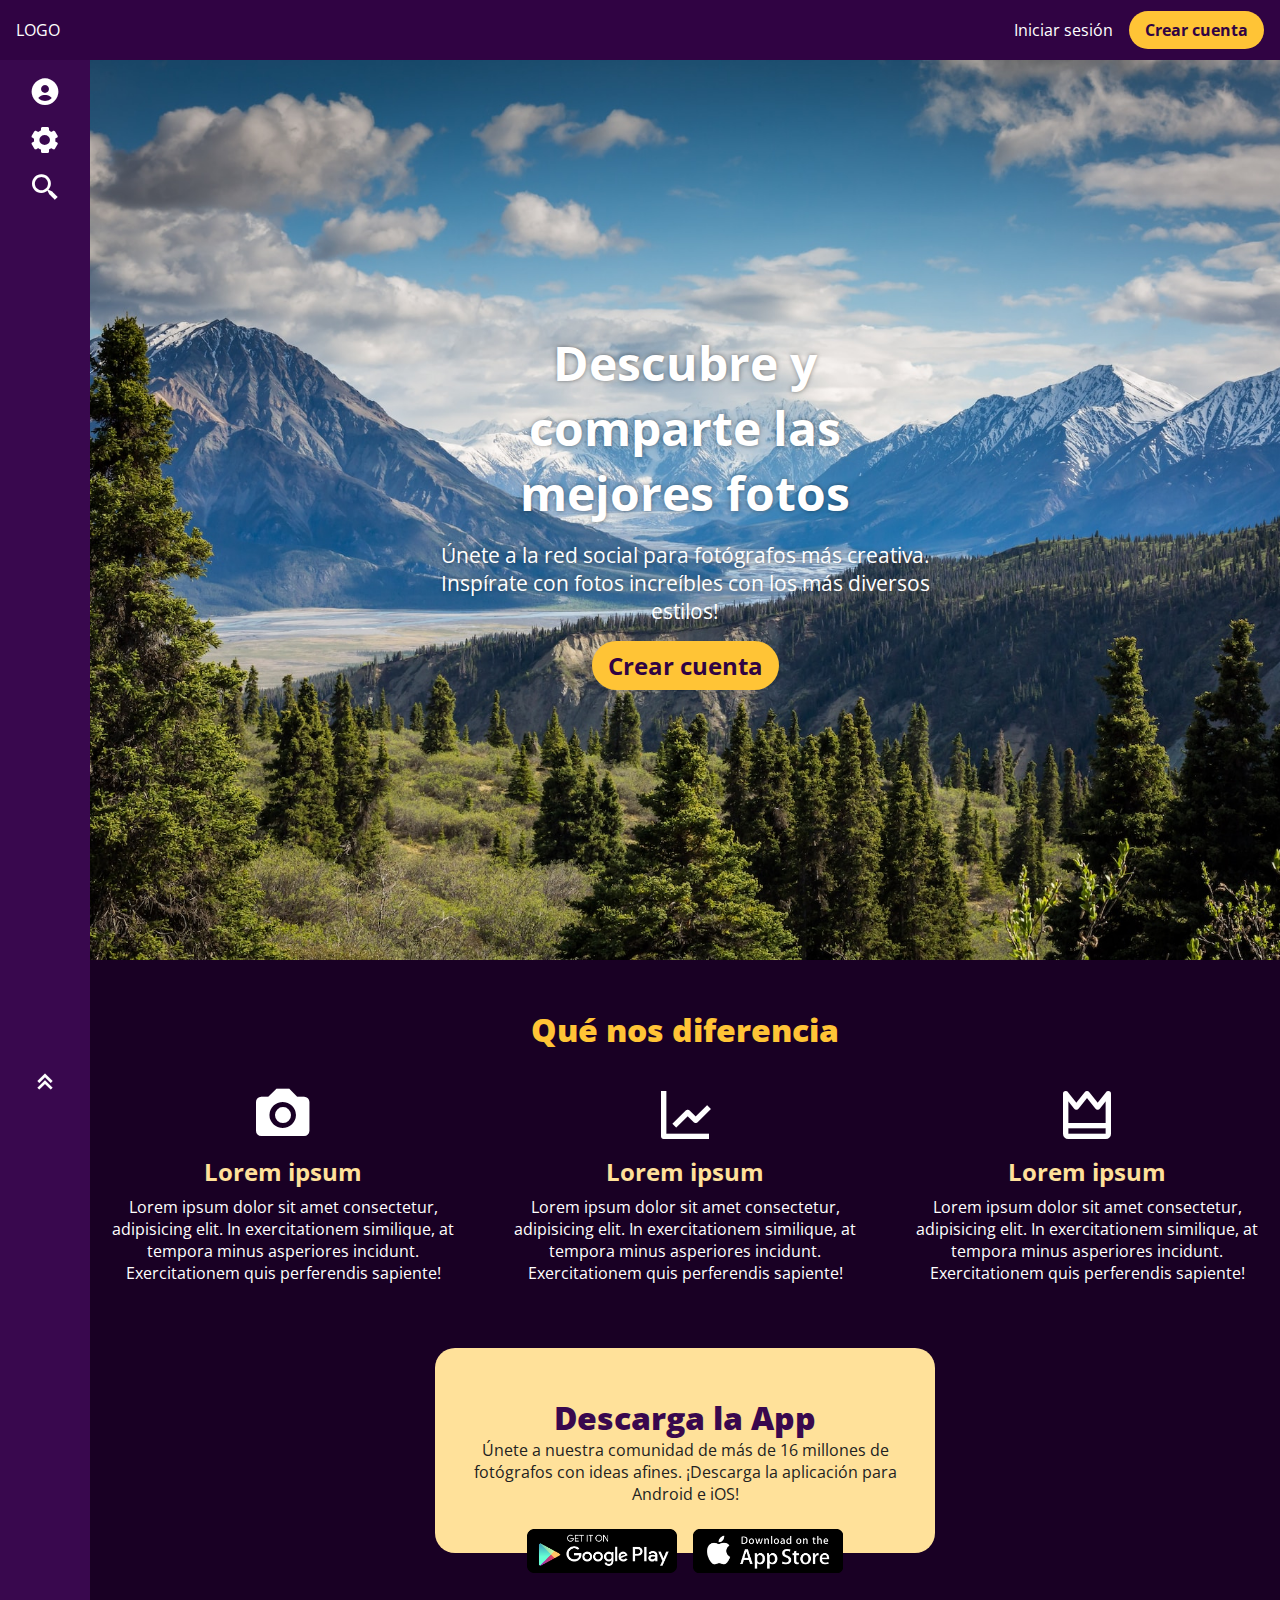
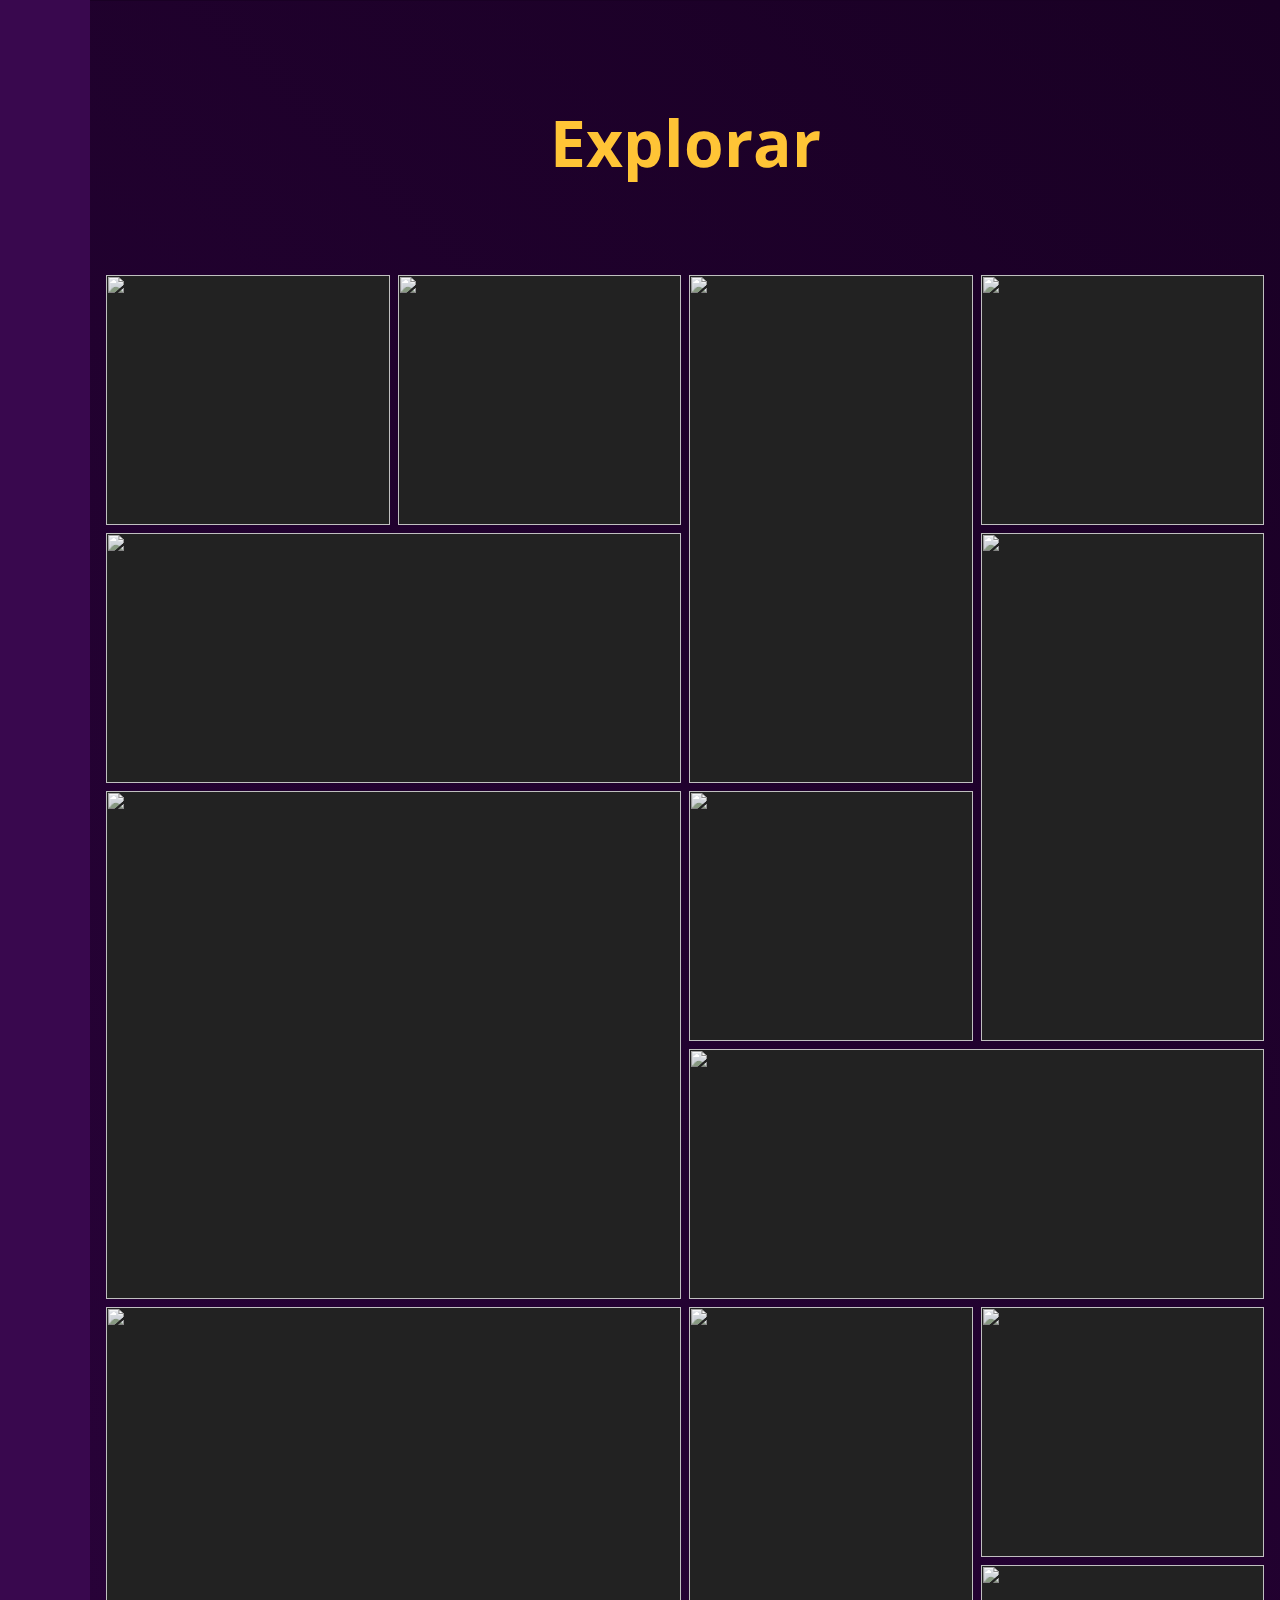
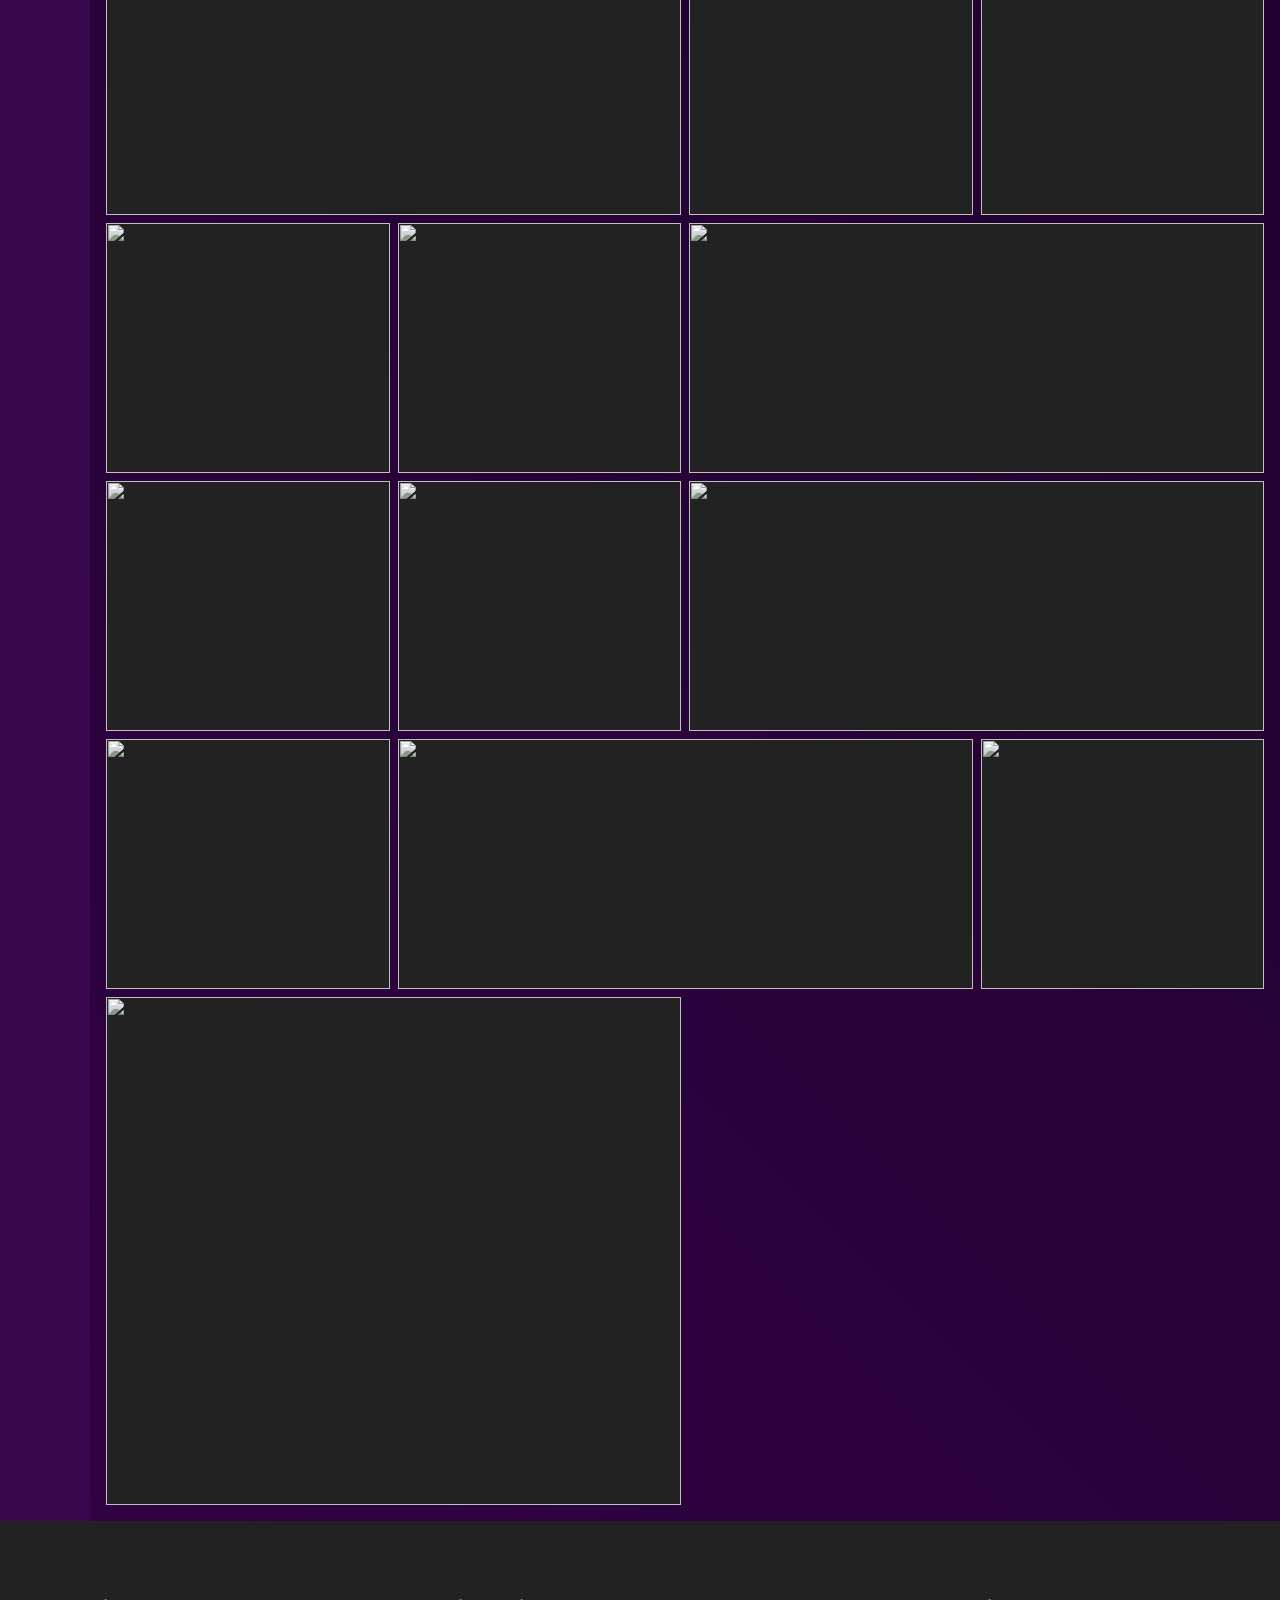
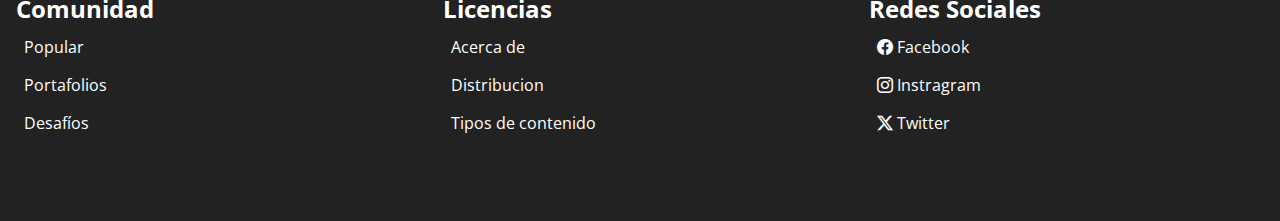
==== commit 4fbb6b33: "agregar favicon, archivos pagina login" ====
--- a/index.html
+++ b/index.html
@@ -9,7 +9,7 @@
   <link rel="manifest" href="./assets/icon/site.webmanifest">
   <link href='https://unpkg.com/boxicons@2.1.4/css/boxicons.min.css' rel='stylesheet'>
   <link rel="stylesheet" href="https://cdn.jsdelivr.net/npm/bootstrap-icons@1.11.1/font/bootstrap-icons.css">
-  <link rel="stylesheet" href="./assets/styles/style.css">
+  <link rel="stylesheet" href="./assets/styles/index.css">
   <title>PixNet</title>
 </head>
 <body>
@@ -49,7 +49,7 @@
         <div class="intro">
           <div>
             <h2>Descubre y comparte las mejores fotos</h2>
-            <p>Únete a la red social para fotográfos más creativa. Inspírate con fotos increíbles con los más diversos estilos!</p>
+            <p>Únete a la red social para fotógrafos más creativa. Inspírate con fotos increíbles con los más diversos estilos!</p>
             <a href="" class="signup">Crear cuenta</a>
           </div>
         </div>
--- a/assets/styles/index.css
+++ b/assets/styles/index.css
@@ -0,0 +1,377 @@
+@import url("https://fonts.googleapis.com/css2?family=Open+Sans");
+* {
+  margin: 0;
+  padding: 0;
+  box-sizing: border-box;
+  font-family: "Open Sans", sans-serif;
+  transition: all 300ms ease;
+  color: #FFF;
+}
+
+body {
+  background-color: #190024;
+}
+
+.grid {
+  min-height: 100vh;
+  display: grid;
+  grid-template-rows: 60px 60px auto auto;
+  grid-template-areas: "n" "s" "m" "f";
+}
+.grid nav {
+  grid-area: n;
+  background-color: #300343;
+  padding: 1rem;
+  display: flex;
+  justify-content: space-between;
+  align-items: center;
+  color: #FFF;
+}
+.grid nav .logo {
+  color: #FFF;
+}
+.grid nav .nav-menu {
+  display: none;
+}
+.grid nav .nav-menu-btn {
+  display: block;
+  font-size: 2rem;
+}
+.grid section {
+  grid-area: s;
+  background-color: #39084e;
+  padding: 1rem;
+}
+.grid section .side-menu {
+  display: flex;
+  justify-content: space-between;
+  align-items: center;
+  gap: 1rem;
+}
+.grid section .side-menu .search {
+  display: flex;
+  align-items: center;
+  justify-content: center;
+  gap: 1rem;
+}
+.grid section .side-menu .search input {
+  height: 30px;
+  padding: 5px 15px;
+  border-radius: 15px;
+  border: none;
+}
+.grid section .up-button {
+  display: none;
+}
+.grid section i {
+  font-size: 2rem;
+  color: #FFF;
+}
+.grid section i:hover {
+  cursor: pointer;
+  color: #FFC436;
+}
+.grid main .hero {
+  display: flex;
+  flex-direction: column;
+  align-items: center;
+  min-height: 100vh;
+}
+.grid main .hero h3 {
+  font-size: 2rem;
+  font-weight: 900;
+  color: #FFC436;
+}
+.grid main .hero .intro {
+  display: flex;
+  align-items: center;
+  justify-content: center;
+  width: 100%;
+  min-height: 100vh;
+  background-color: #222;
+  padding: 1rem;
+  background-image: url("../img/hero-bg.jpg");
+  background-position: center;
+  background-repeat: no-repeat;
+  background-size: cover;
+}
+.grid main .hero .intro > div {
+  display: flex;
+  flex-direction: column;
+  align-items: center;
+  gap: 1rem;
+  text-align: center;
+  max-width: 500px;
+}
+.grid main .hero .intro > div h2 {
+  font-size: 3rem;
+  text-shadow: 0px 0px 5px rgba(0, 0, 0, 0.4392156863);
+}
+.grid main .hero .intro > div p {
+  font-size: 1.3rem;
+  text-shadow: 0px 0px 5px rgba(0, 0, 0, 0.4392156863);
+}
+.grid main .hero .intro > div .signup {
+  font-size: 1.5rem;
+}
+.grid main .hero .us {
+  display: flex;
+  flex-direction: column;
+  align-items: center;
+  gap: 2rem;
+  padding: 3rem 1rem;
+}
+.grid main .hero .us .us-container {
+  display: grid;
+  grid-template-rows: repeat(3, 1fr);
+  gap: 3rem;
+}
+.grid main .hero .us .us-container .us-col {
+  display: flex;
+  flex-direction: column;
+  gap: 0.5rem;
+  max-width: 500px;
+  text-align: center;
+}
+.grid main .hero .us .us-container .us-col i {
+  font-size: 4rem;
+}
+.grid main .hero .us .us-container .us-col h4 {
+  color: #ffe19a;
+  font-size: 1.5rem;
+}
+.grid main .hero .app {
+  display: flex;
+  flex-direction: column;
+  align-items: center;
+  text-align: center;
+  max-width: 500px;
+  padding: 3rem 1rem;
+  background-color: #ffe19a;
+  border-radius: 20px;
+  margin: 1rem;
+  margin-bottom: 3rem;
+  position: relative;
+}
+.grid main .hero .app h3 {
+  color: #39084e;
+}
+.grid main .hero .app p {
+  color: #222;
+}
+.grid main .hero .app .download {
+  position: absolute;
+  bottom: -20px;
+  display: flex;
+  gap: 1rem;
+}
+.grid main .hero .app .download img {
+  width: 150px;
+}
+.grid main .hero .app .download img:hover {
+  cursor: pointer;
+}
+.grid main .gallery {
+  grid-area: m;
+  background-color: #190024;
+  padding: 1rem;
+  display: grid;
+  grid-template-columns: 1fr 1fr;
+  grid-auto-rows: 250px;
+  grid-auto-flow: dense;
+  grid-gap: 0.5rem;
+  background: linear-gradient(45deg, #300343, #190024);
+}
+.grid main .gallery .gallery-head {
+  grid-column: 1/-1;
+  display: flex;
+  align-items: center;
+  justify-content: center;
+}
+.grid main .gallery .gallery-head h2 {
+  font-size: 4rem;
+  color: #FFC436;
+}
+.grid main .gallery .card {
+  display: flex;
+  align-items: center;
+  justify-content: center;
+  overflow: hidden;
+  background-color: #222;
+  position: relative;
+}
+.grid main .gallery .card img {
+  width: 100%;
+  height: 100%;
+  -o-object-fit: cover;
+     object-fit: cover;
+  filter: grayscale(0.8);
+  transition: all 600ms ease;
+}
+.grid main .gallery .card .desc {
+  width: 100%;
+  position: absolute;
+  bottom: -100%;
+  text-align: center;
+  padding: 1rem;
+  opacity: 0.8;
+  color: #FFF;
+  background: rgba(0, 0, 0, 0.7);
+  background: linear-gradient(0deg, rgba(0, 0, 0, 0.7) 10%, rgba(0, 0, 0, 0) 100%);
+  transition: all 300ms ease;
+}
+.grid main .gallery .card:hover .desc {
+  bottom: 0;
+}
+.grid main .gallery .card:hover img {
+  filter: grayscale(0);
+  transform: scale(1.1);
+}
+.grid main .gallery .wide {
+  grid-column: span 2;
+}
+.grid main .gallery .tall {
+  grid-row: span 2;
+}
+.grid main .gallery .big {
+  grid-column: span 2;
+  grid-row: span 2;
+}
+.grid footer {
+  grid-area: f;
+  background-color: #222;
+  padding: 1rem;
+  display: flex;
+  align-items: center;
+  justify-content: center;
+}
+.grid footer .footer-grid {
+  width: 100%;
+  display: grid;
+  grid-template-rows: repeat(3, 1fr);
+  gap: 2rem;
+}
+.grid footer .footer-grid .footer-col {
+  display: flex;
+  flex-direction: column;
+  align-items: center;
+}
+.grid footer .footer-grid .footer-col h4 {
+  font-size: 1.5rem;
+  margin-bottom: 0.7rem;
+}
+.grid footer .footer-grid .footer-col ul {
+  display: flex;
+  flex-direction: column;
+  align-items: center;
+  gap: 1rem;
+  list-style-type: none;
+  margin-left: 0.5rem;
+}
+.grid footer .footer-grid .footer-col ul li {
+  text-align: center;
+}
+.grid footer .footer-grid .footer-col ul li:hover {
+  color: #FFC436;
+  cursor: pointer;
+}
+.grid .signup {
+  text-decoration: none;
+  background-color: #FFC436;
+  color: #300343;
+  font-weight: bold;
+  padding: 0.5rem 1rem;
+  border-radius: 2rem;
+}
+.grid .signup:hover {
+  background-color: #ffe19a;
+}
+
+@media (min-width: 576px) and (max-width: 992px) {
+  .grid main .gallery {
+    grid-template-columns: repeat(auto-fit, minmax(250px, 1fr));
+  }
+  .grid footer .footer-grid {
+    grid-template-columns: repeat(3, 1fr);
+    grid-template-rows: 1fr;
+  }
+  .grid footer .footer-grid .footer-col {
+    display: block;
+  }
+  .grid footer .footer-grid .footer-col ul {
+    display: block;
+  }
+  .grid footer .footer-grid .footer-col ul li {
+    text-align: left;
+    margin-bottom: 1rem;
+  }
+}
+@media (min-width: 992px) {
+  .grid {
+    grid-template-columns: 90px auto;
+    grid-template-rows: 60px auto minmax(300px, auto);
+    grid-template-areas: "n n" "s m" "f f";
+  }
+  .grid nav .nav-menu {
+    display: flex;
+    align-items: center;
+    gap: 1rem;
+  }
+  .grid nav .nav-menu .login {
+    text-decoration: none;
+    color: #FFF;
+  }
+  .grid nav .nav-menu .login:hover {
+    color: #FFC436;
+  }
+  .grid nav .nav-menu-btn {
+    display: none;
+  }
+  .grid main .gallery {
+    grid-template-columns: repeat(auto-fit, minmax(250px, 1fr));
+  }
+  .grid main .hero .us .us-container {
+    grid-template-rows: 1fr;
+    grid-template-columns: repeat(3, 1fr);
+  }
+  .grid section {
+    display: flex;
+    flex-direction: column;
+    align-items: center;
+  }
+  .grid section .side-menu {
+    display: flex;
+    flex-direction: column;
+    align-items: center;
+    justify-content: flex-start;
+    gap: 1rem;
+    height: 110vh;
+    position: sticky;
+    top: 1rem;
+  }
+  .grid section .side-menu .search {
+    order: 3;
+  }
+  .grid section .side-menu .search input {
+    display: none;
+  }
+  .grid section .up-button {
+    display: block;
+    position: sticky;
+    top: 90vh;
+  }
+  .grid footer .footer-grid {
+    grid-template-columns: repeat(3, 1fr);
+    grid-template-rows: 1fr;
+  }
+  .grid footer .footer-grid .footer-col {
+    display: block;
+  }
+  .grid footer .footer-grid .footer-col ul {
+    display: block;
+  }
+  .grid footer .footer-grid .footer-col ul li {
+    text-align: left;
+    margin-bottom: 1rem;
+  }
+}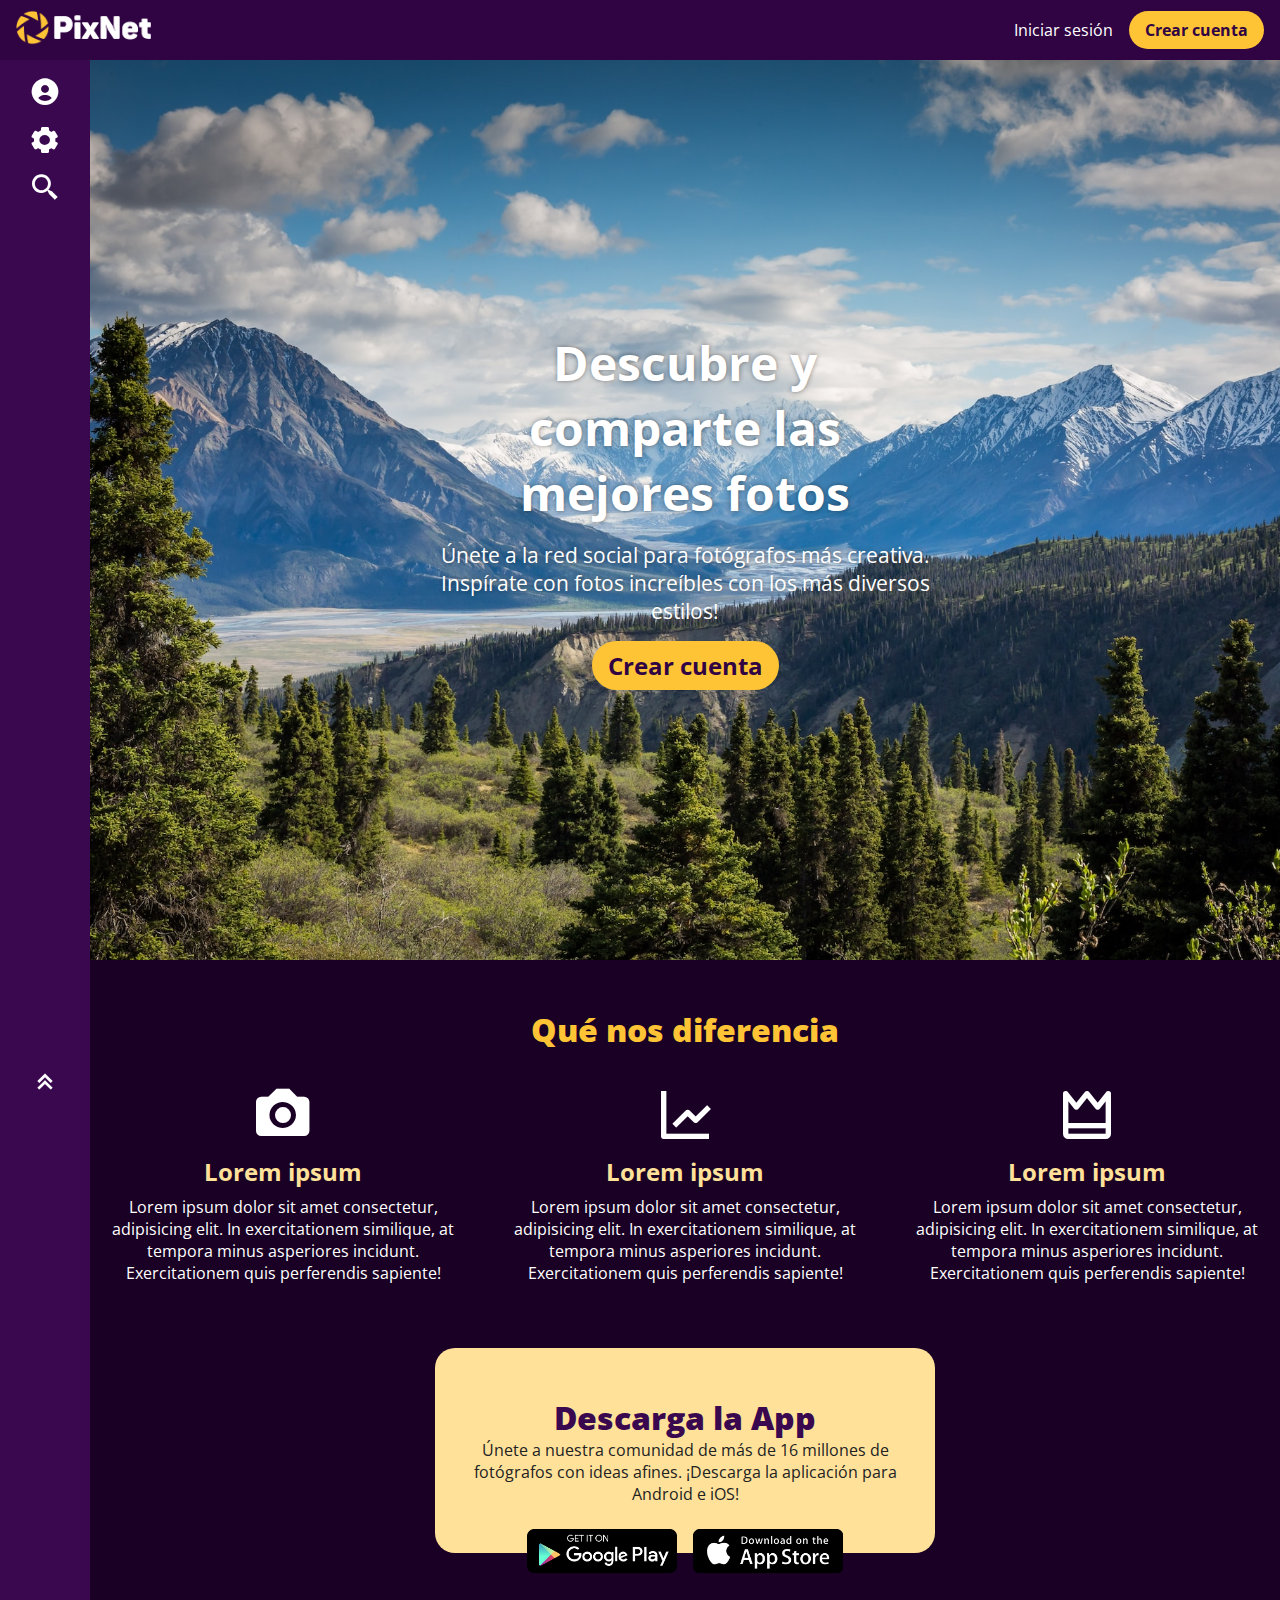
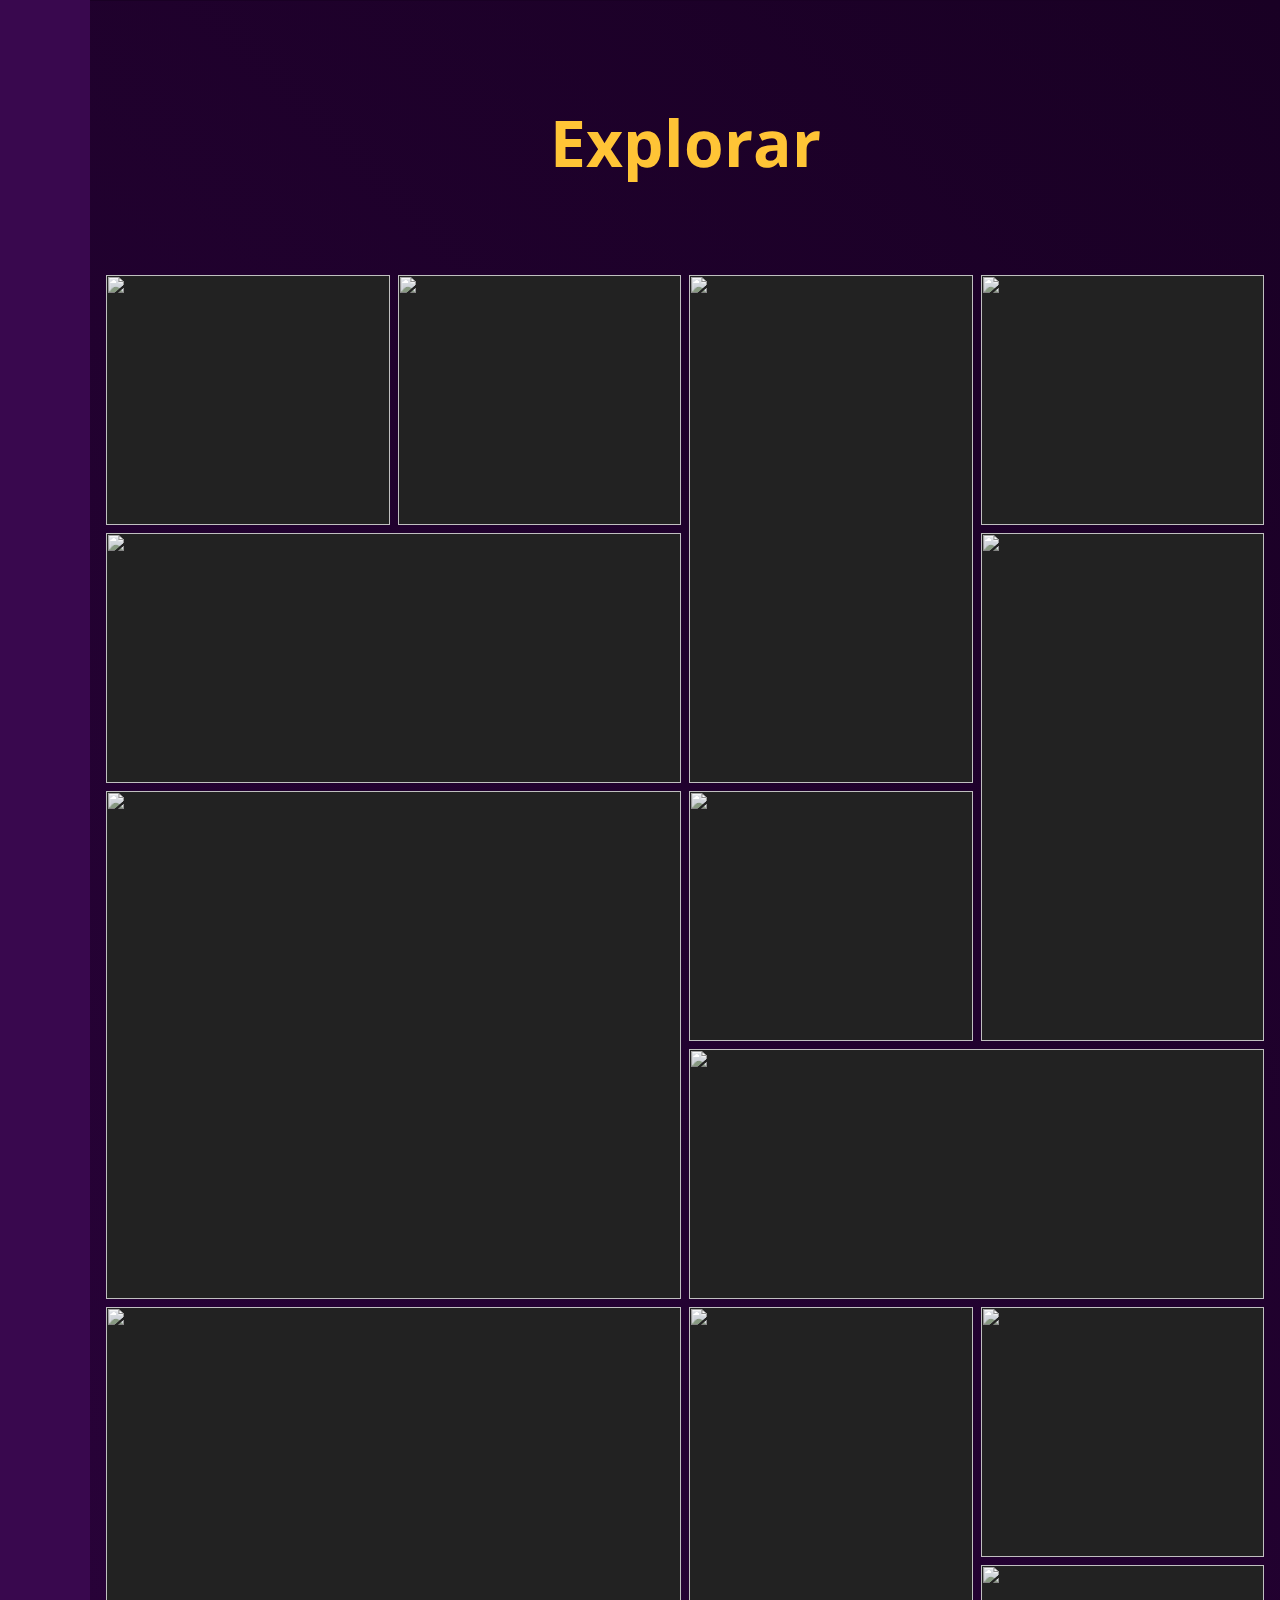
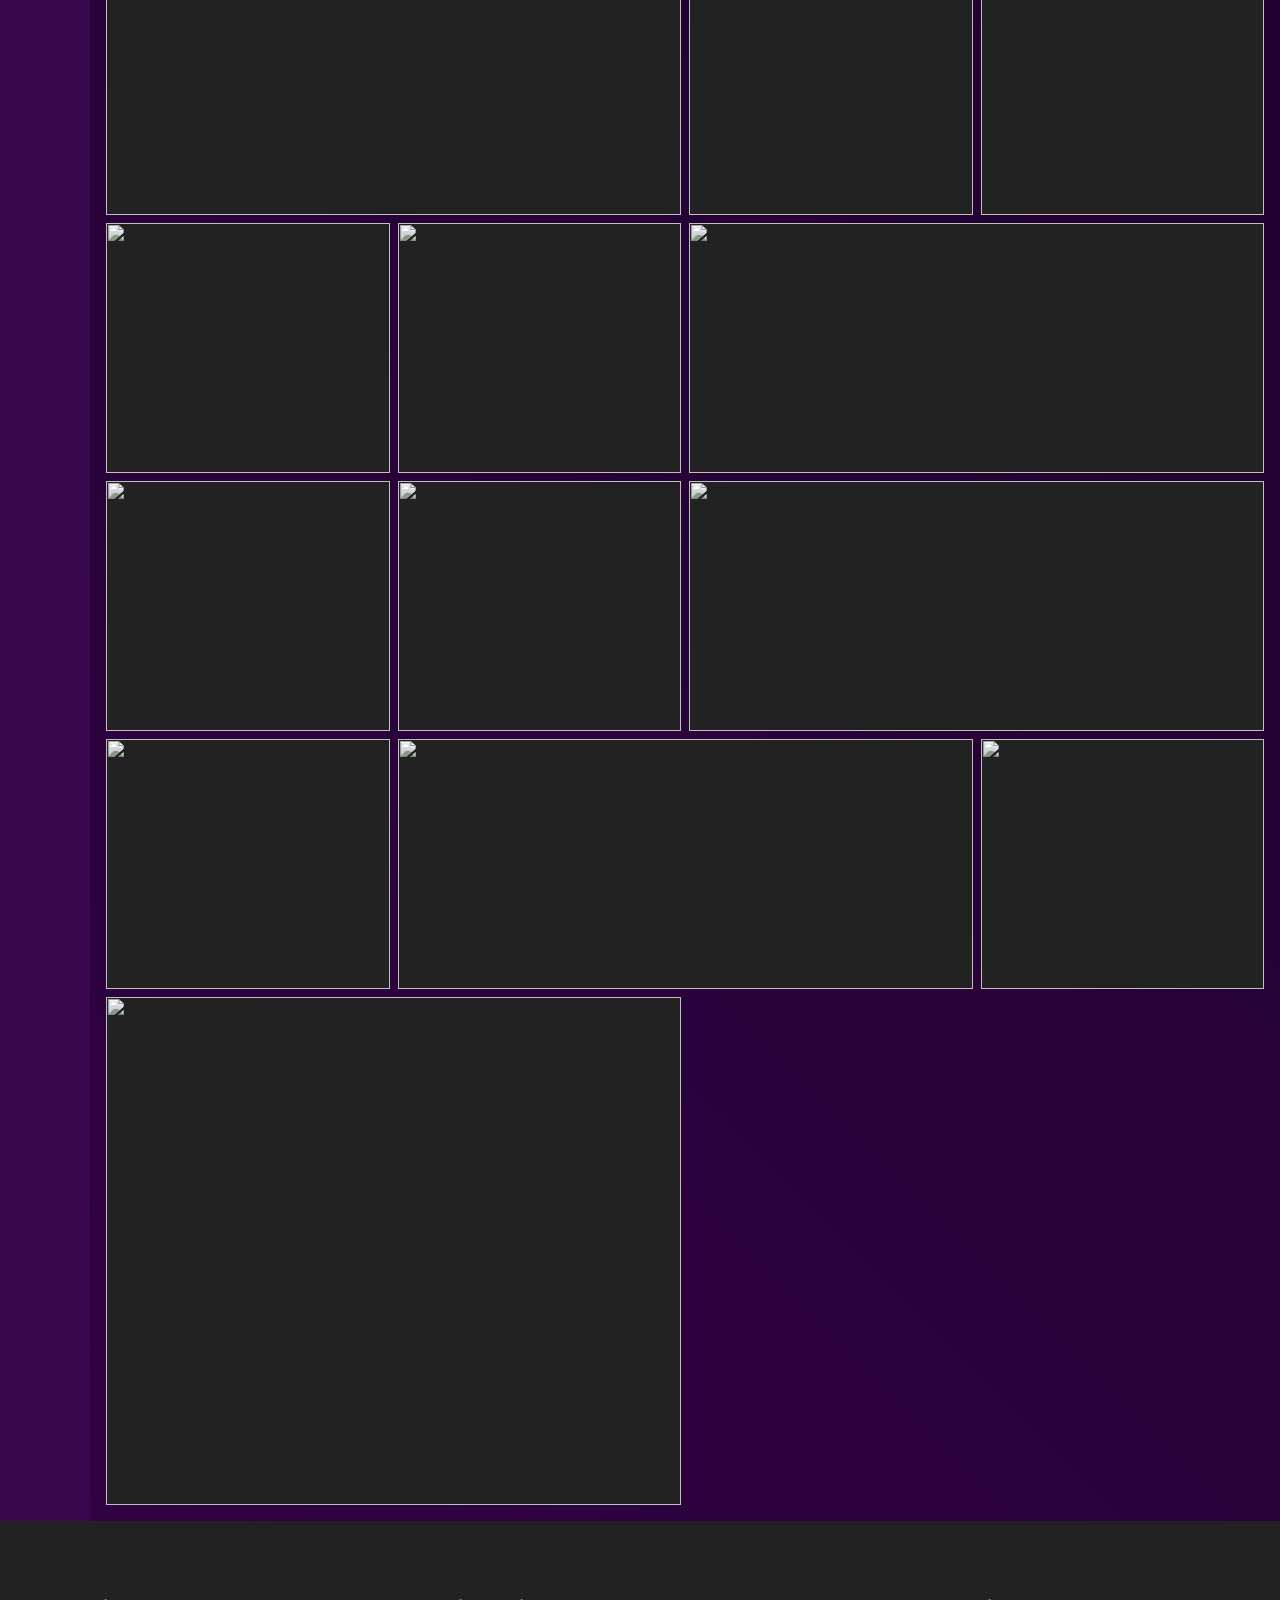
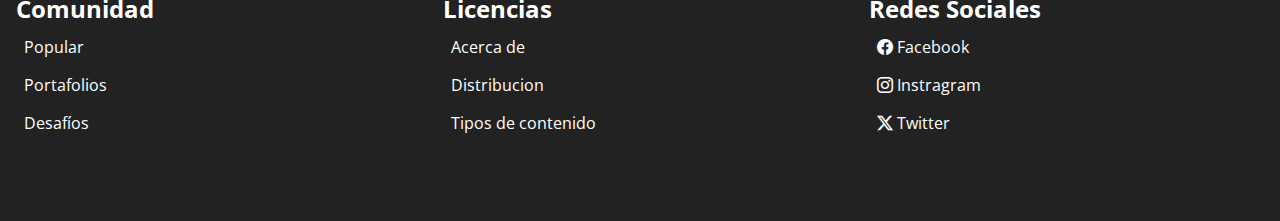
==== commit a86eb8a9: "pantalla login mobile" ====
--- a/index.html
+++ b/index.html
@@ -16,7 +16,7 @@
   <div class="grid">
     <nav>
       <div class="logo">
-        LOGO
+        <a href="#"><img src="./assets/img/pixnet-logo.png" alt=""></a>
       </div>
       <div class="nav-menu">
         <a href="" class="login">Iniciar sesión</a>
--- a/assets/styles/index.css
+++ b/assets/styles/index.css
@@ -27,8 +27,8 @@
   align-items: center;
   color: #FFF;
 }
-.grid nav .logo {
-  color: #FFF;
+.grid nav .logo img {
+  height: 35px;
 }
 .grid nav .nav-menu {
   display: none;
@@ -36,6 +36,10 @@
 .grid nav .nav-menu-btn {
   display: block;
   font-size: 2rem;
+}
+.grid nav .nav-menu-btn i:hover {
+  cursor: pointer;
+  color: #FFC436;
 }
 .grid section {
   grid-area: s;
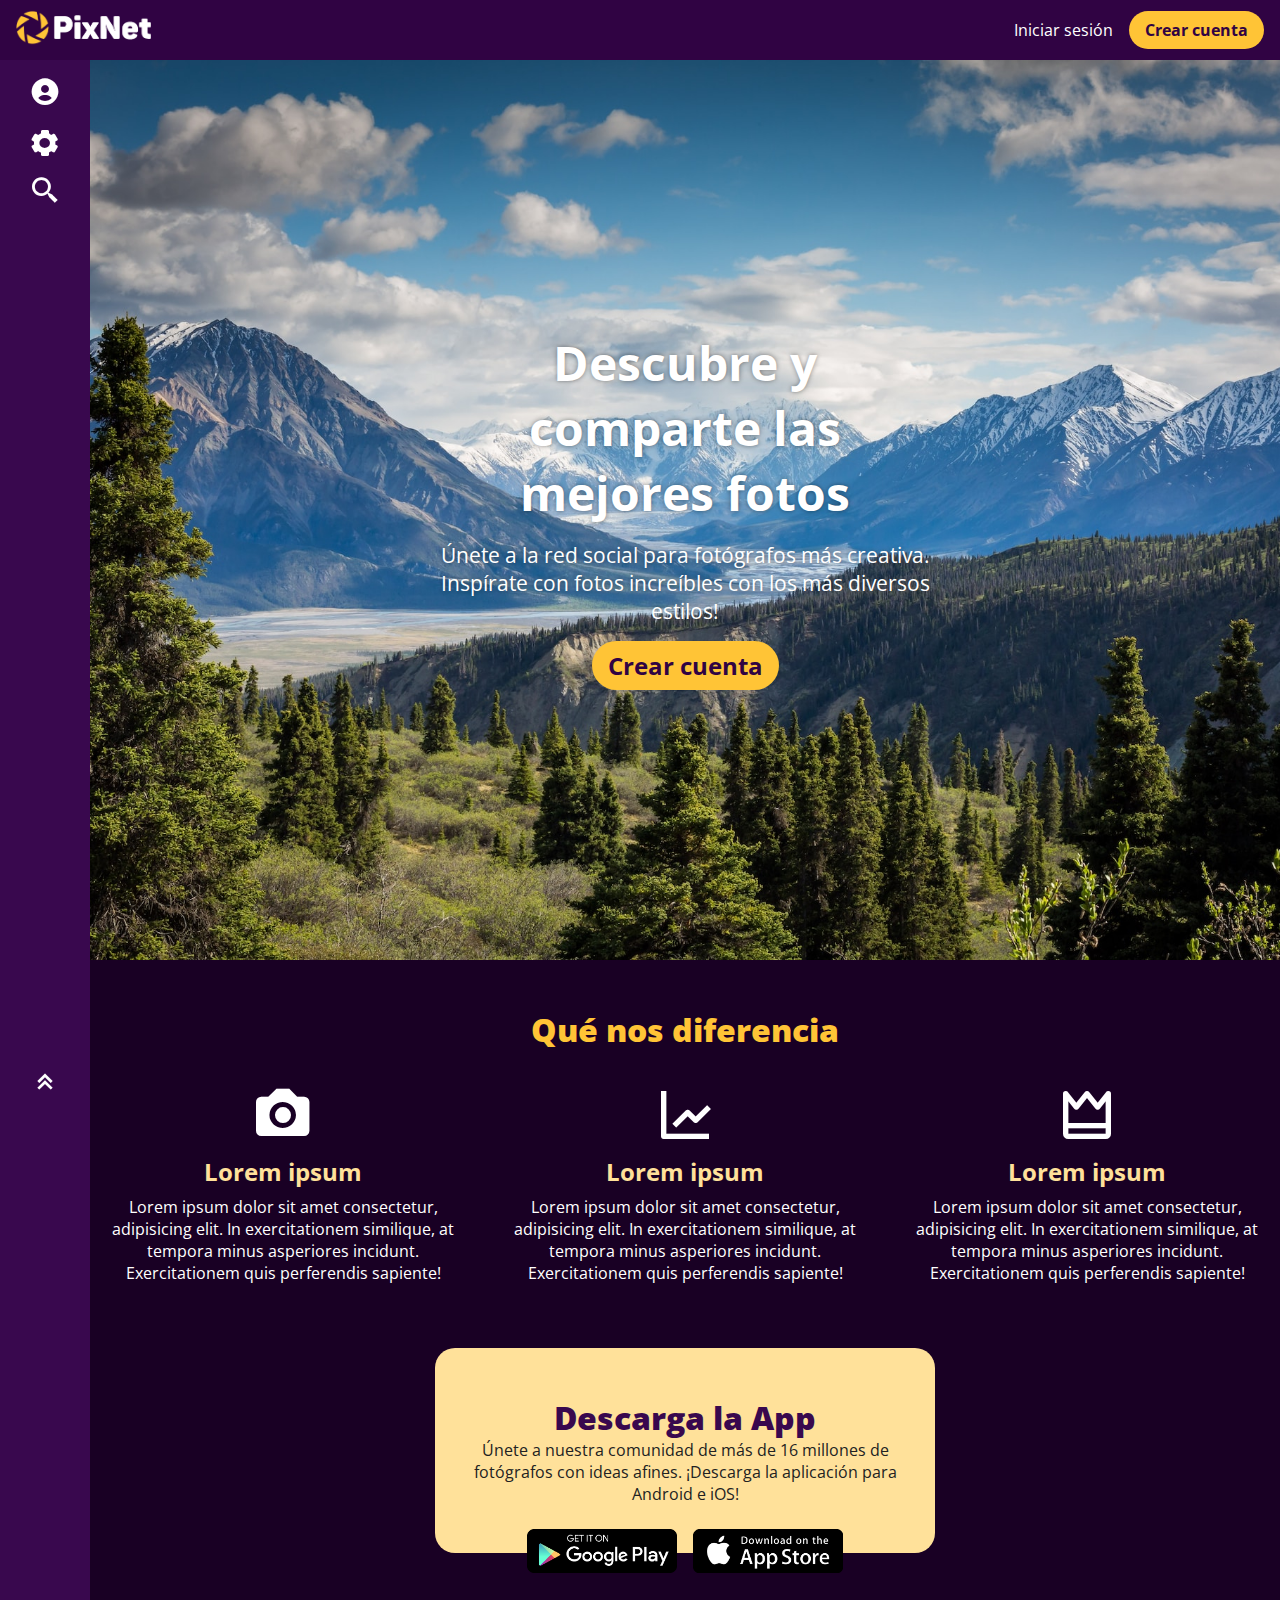
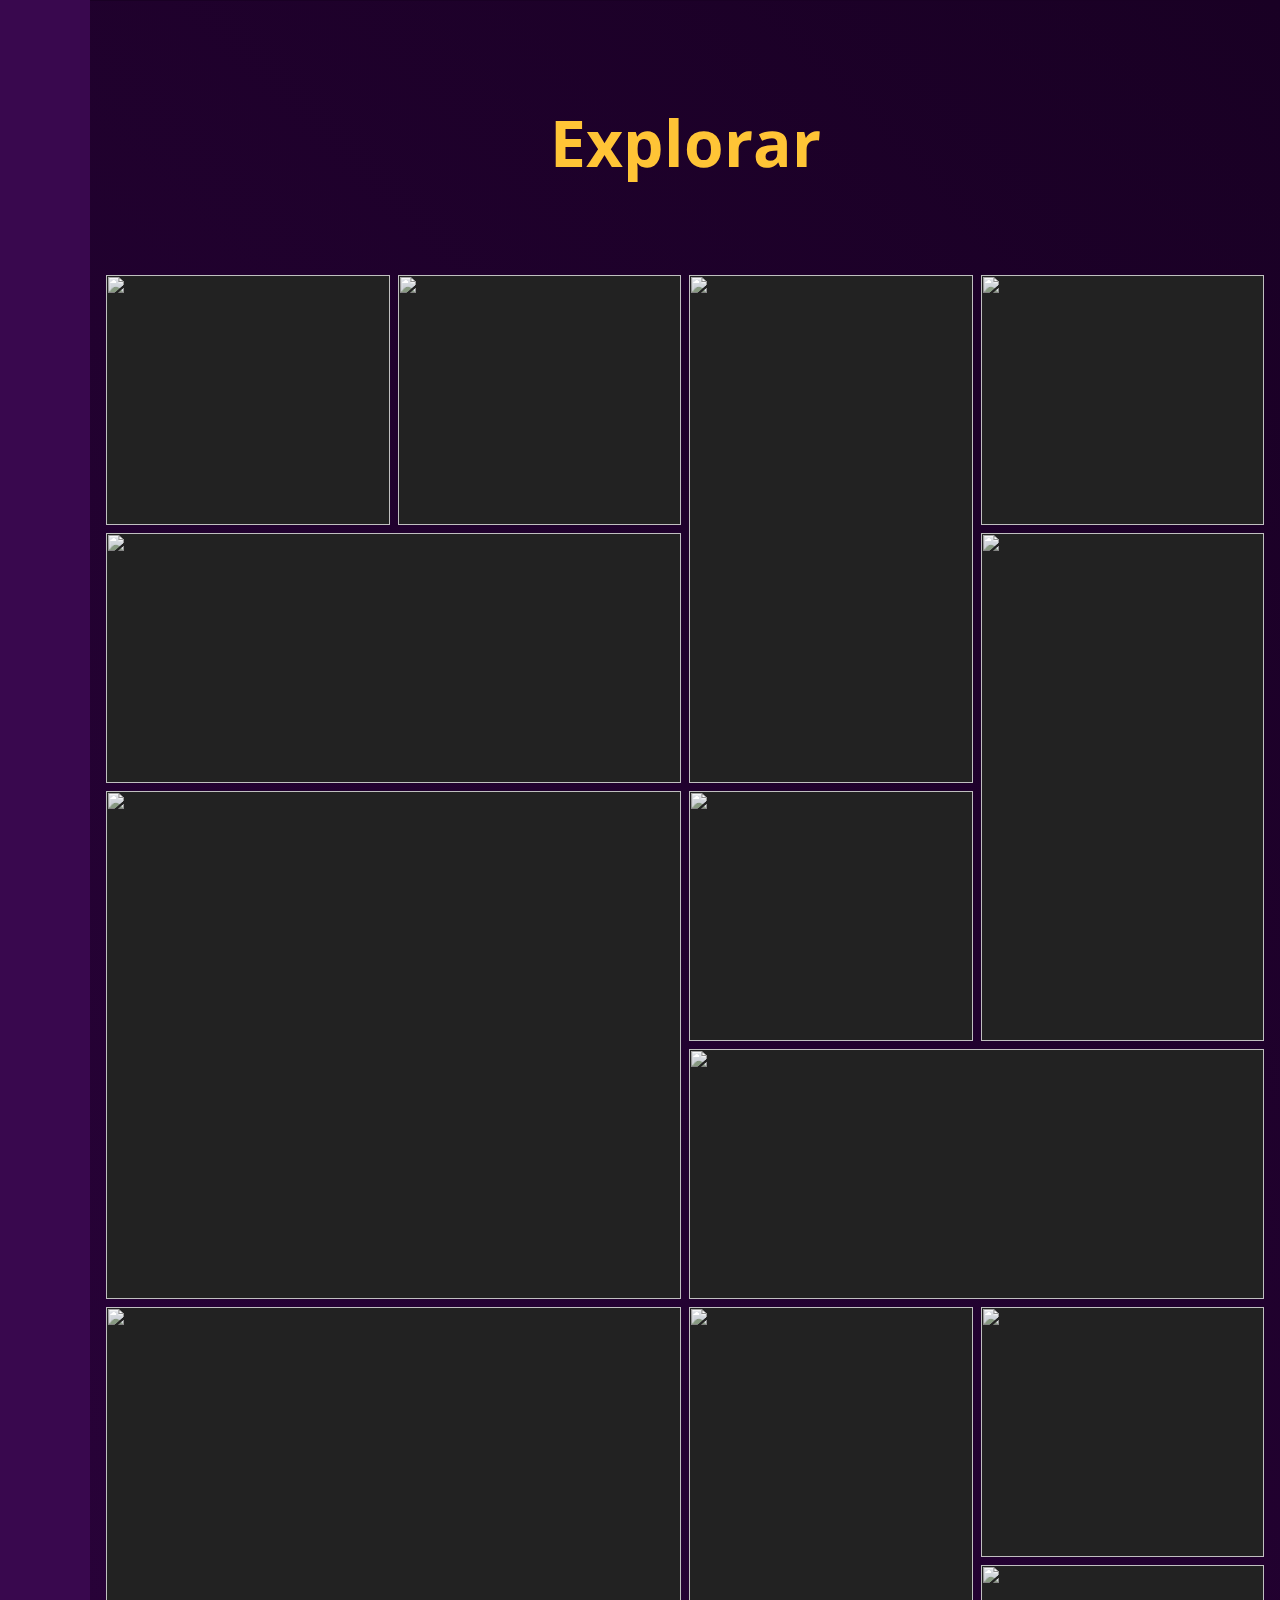
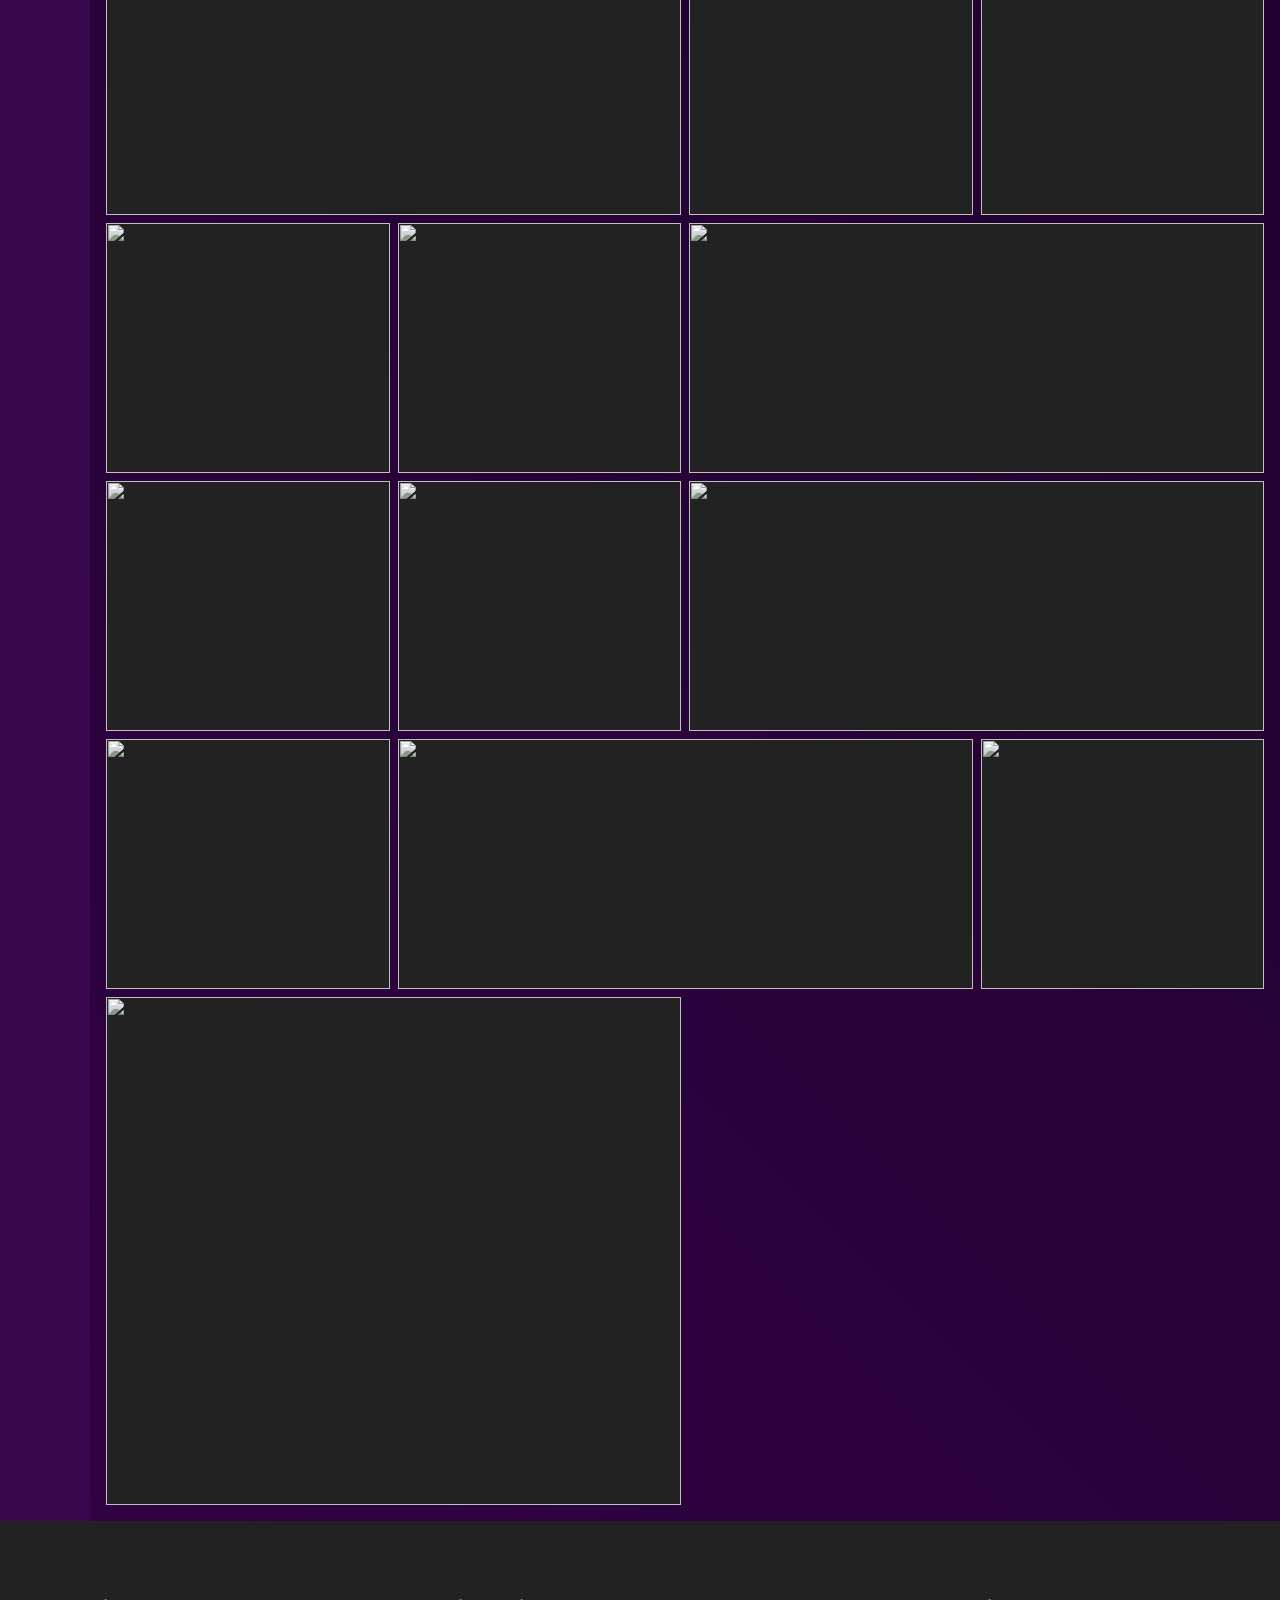
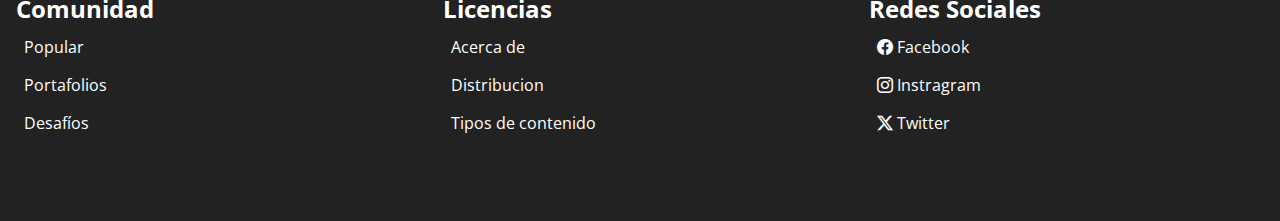
==== commit 28675a6e: "login responsivo, crear signup" ====
--- a/index.html
+++ b/index.html
@@ -19,8 +19,8 @@
         <a href="#"><img src="./assets/img/pixnet-logo.png" alt=""></a>
       </div>
       <div class="nav-menu">
-        <a href="" class="login">Iniciar sesión</a>
-        <a href="" class="signup">Crear cuenta</a>
+        <a href="./login.html" class="login">Iniciar sesión</a>
+        <a href="./signup.html" class="signup">Crear cuenta</a>
       </div>
       <div class="nav-menu-btn">
         <i class='bx bx-menu' ></i>
@@ -29,7 +29,7 @@
 
     <section>
       <div class="side-menu">
-        <i class='bx bxs-user-circle'></i>
+        <a href="./login.html"><i class='bx bxs-user-circle'></i></a>
         <div class="search">
           <input type="text">
           <i class='bx bx-search-alt-2' ></i>
